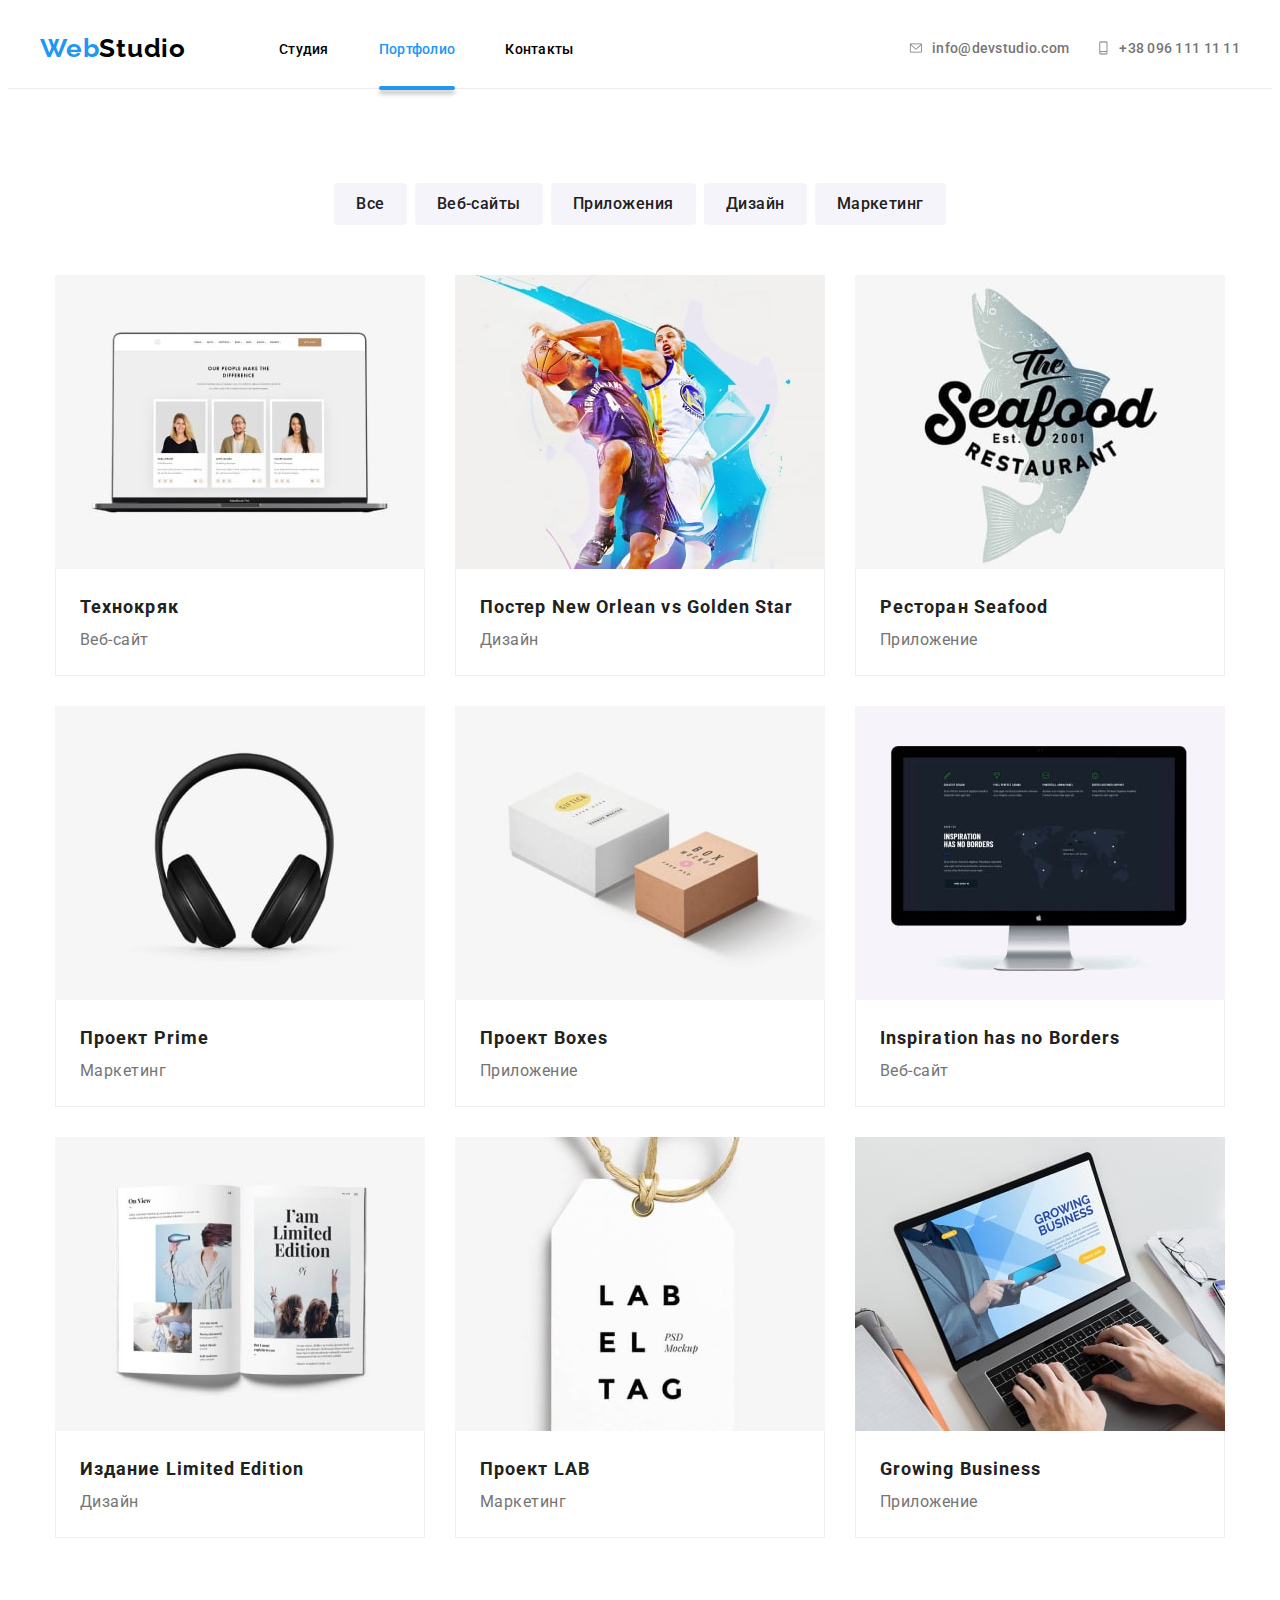
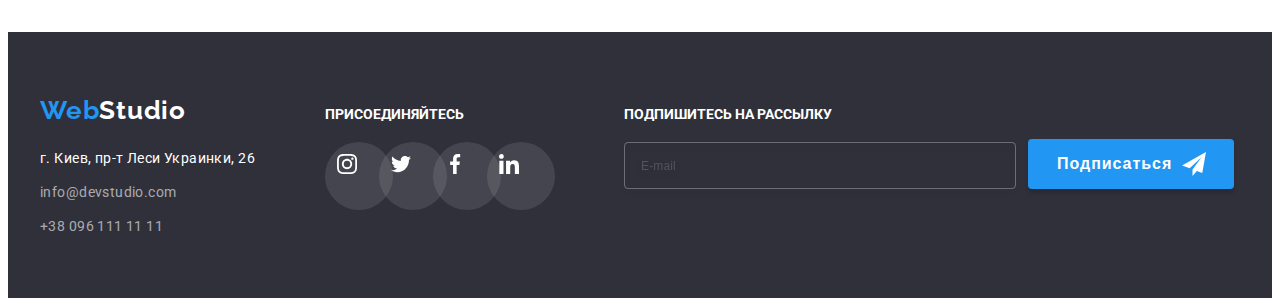
==== portfolio.html @ a5742bbf "first commit" ====
<!DOCTYPE html>
<html lang="en">
<head>
    <meta charset="UTF-8">
    <meta http-equiv="X-UA-Compatible" content="IE=edge">
    <meta name="viewport" content="width=device-width, initial-scale=1.0">
    <title>homework-6-2</title>
    <link rel="preconnect" href="https://fonts.googleapis.com">
<link rel="preconnect" href="https://fonts.gstatic.com" crossorigin>
<link href="https://fonts.googleapis.com/css2?family=Montserrat&family=Oleo+Script&family=Raleway:wght@700&family=Roboto:wght@400;500;700;900&display=swap" rel="stylesheet">
<link rel="stylesheet" href="https://cdnjs.cloudflare.com/ajax/libs/modern-normalize/1.1.0/modern-normalize.min.css" integrity="sha512-wpPYUAdjBVSE4KJnH1VR1HeZfpl1ub8YT/NKx4PuQ5NmX2tKuGu6U/JRp5y+Y8XG2tV+wKQpNHVUX03MfMFn9Q==" crossorigin="anonymous" referrerpolicy="no-referrer" />
<link rel="stylesheet" href="./css/styles.css">
<body>
     <header class="header">
        <div class="container">
<a class="logo-link" href="">Web<span class="part-logo">Studio</span></a>
    <nav class="nav-list" >
        <ul class="site-nav">
            <li class="list nav-item"><a class="nav-link link" href="index.html">Студия</a></li>
            <li class="list nav-item current"><a class="nav-link link" href="portfolio.html">Портфолио</a></li>
            <li class="list nav-item"><a class="nav-link link" href="">Контакты</a></li>
        </ul>
</nav>
 <ul class="header-connect">
     <li class="contacts-item">
<a class="contacts mail"  href="mailtohtpps/info@devstudio.com">
    <svg class="head-envelope" width="16" height="12">
        <use href="./images/symbol-defs.svg#icon-envelope">
        </use>
</svg>info@devstudio.com
</a>
</li>
<li class="contacts-item">
<a class="contacts phone" href="tel:+380961111111">
    <svg class="head-phone" width="10" height="16">
        <use href="./images/symbol-defs.svg#icon-smartphone">
        </use>
</svg>+38 096 111 11 11
</a>
</li>
</ul>
</div>
    </header>
    <main>
        
        <section class="portfolio-section">
            <div class="container">
            <ul class="btn-group">
                <li class="list"><button type="button" class="main-button pointer">Все</button></li>
                <li class="list"><button type="button" class="main-button pointer">Веб-сайты</button></li>
                <li class="list"><button type="button" class="main-button pointer">Приложения</button></li>
                <li class="list"><button type="button" class="main-button pointer">Дизайн</button></li>
                <li class="list"><button type="button" class="main-button pointer">Маркетинг</button></li>
            </ul>        
            <ul class="work-example">
                <li class="list work-items">
                    <a class="link link-thumb-wrap" href="">
                    <div class="product-thumb-wrap">
                    <img src="./images/img-notebook.jpg" alt="site dispaying on screen of notebook" width="370" height="294">
                    <p class="product-description">
                        Ресурс предлагает комплексные предложения с разным уровнем функционала и сервисов. Все это позволит посетителю получить 
                            исчерпывающие сведения о компании или частном лице.
                    </p>
                    </div>
                        <div class="cards-footer">
                    <h3 class="works-title">
                        Технокряк
                    </h3>
                        <p class="portfolio-font">Веб-сайт</p>
                    </div>
                </a>
                </li>
                <li class="list work-items">
                    <a class="link" href="">
                    <img src="./images/img-basketball.jpg" alt="basketball teams battle poster" width="370" height="294">
                    <div class="cards-footer">
                        <h3 class="works-title">
                        Постер New Orlean vs Golden Star
                    </h3>
                        <p class="portfolio-font">Дизайн</p>
                    </div>
                </a>
                </li> 
                <li class="list work-items">
                    <a class="link" href="">
                    <img src="./images/img-seafood.jpg" alt="seafood restaurant" width="370" height="294">
                        <div class="cards-footer">
                            <h3 class="works-title">
                            Ресторан Seafood
                        </h3>
                        <p class="portfolio-font">Приложение</p>
                    </div>
                </a>
                </li> 
                <li class="list work-items">
                    <a class="link" href="">
                    <img src="./images/img-headphones.jpg" alt="headphones" width="370" height="294">
                    <div class="cards-footer">
                        <h3 class="works-title">
                            Проект Prime
                        </h3>
                        <p class="portfolio-font">Маркетинг</p>
                    </div>
                </a>
                </li> 
                <li class="list work-items">
                    <a class="link" href="">
                    <img src="./images/img-box.jpg" alt="boxes" width="370" height="294">
                        <div class="cards-footer">
                            <h3 class="works-title">
                        Проект Boxes
                        </h3>
                        <p class="portfolio-font">Приложение</p>
                    </div>
                </a>
                </li> 
                <li class="list work-items">
                    <a class="link" href="">
                    <img src="./images/img-imac.jpg" alt="imac" width="370" height="294">
                        <div class="cards-footer">
                            <h3 class="works-title">
                        Inspiration has no Borders  
                        </h3>
                        <p class="portfolio-font">Веб-сайт</p>
                    </div>
                </a>
                </li> 
                <li class="list work-items">
                    <a class="link" href="">
                    <img class="card-image" src="./images/img-magazine.jpg" alt="open magazine" width="370" height="294">
                        <div class="cards-footer">
                            <h3 class="works-title">
                        Издание Limited Edition
                        </h3>
                        <p class="portfolio-font">Дизайн</p>
                    </div>
                </a>
                </li> 
                <li class="list work-items">
                    <a class="link" href="">
                    <img class="card-image" src="./images/img-label.jpg" alt="label" width="370" height="294">
                        <div class="cards-footer">
                            <h3 class="works-title">
                            Проект LAB
                        </h3>
                        <p class="portfolio-font">Маркетинг</p>
                    </div>
                    </a>
                </li> 
                <li class="list work-items">
                    <a class="link" href="">
                    <img class="card-image" src="./images/img-macbook.jpg" alt="people work on macbook" width="370" height="294">
                    <div class="cards-footer">
                        <h3 class="works-title">
                        Growing Business
                    </h3>
                        <p class="portfolio-font">Приложение</p>
                    </div>
                </a>
                </li>
            </ul>
        </div>
        </section>
    </main>
    <footer class="footer">
        <div class="container contact-wrap">
        <div>
        <a class="logo-link-footer " href="">Web<span class="footer-part-logo">Studio</span></a>
        <address class="adress">г. Киев, пр-т Леси Украинки, 26</address>
        <a class="link footer-link" href="mailtohtpps/info@devstudio.com">info@devstudio.com</a>
        <a class="link footer-link" href="tel:+380961111111">+38 096 111 11 11</a>
        </div>
        <div class="social-network-footer">
        <p class="join">присоединяйтесь</p>
        <ul class="social-network-list">
                    <li class="soc-item .list">
                        <a class="social-links" href="">
                        <svg class="worker-soc-icon" width="20" height="20">
                            <use href="./images/symbol-defs.svg#icon-instagram-2">
                            </use>
                        </svg>
                    </a>
                </li>
                    <li class="soc-item">
                        <a class="social-links" href="">
                        <svg class="worker-soc-icon" width="20" height="20">
                            <use href="./images/symbol-defs.svg#icon-twitter">
                            </use>
                        </svg>
                    </a>
                </li>
                    <li class="soc-item .list">
                        <a class="social-links" href="">
                        <svg class="worker-soc-icon" width="20" height="20">
                            <use href="./images/symbol-defs.svg#icon-facebook">
                            </use>
                        </svg>
                    </a>
                </li>
                    <li class="soc-item .list">
                        <a class="social-links" href="">
                        <svg class="worker-soc-icon" width="20" height="20">
                            <use href="./images/symbol-defs.svg#icon-linkedin">
                            </use>
                        </svg>
                    </a>
                </li>
                </ul>
            </div>
            <div class="footer-form-container">
                <form class="footer-form">
                  <div class="footer-mail-input">
                    <label for="footer-mail">Подпишитесь на рассылку</label>
                    <input 
                    class="sign-helper" 
                    type="text" 
                    name="footer-mail" 
                    id="footer-mail" 
                    placeholder="E-mail"
                    title="IvanSulyma@gmail.com">
                  </div>
                  <button type="submit" class="sign-button">Подписаться <svg class="footer-form-icon"
                    width="24px" height="24px">
                    <use href="./images/symbol-defs.svg#icon-send"></use>
                  </svg>
                </button>
                </form>
              </div>
            </div>
</footer>
</body>
</html>
---- css/styles.css ----
:root {
    --accent-color:#2196F3;
    --accent-logo-color:#000000;
    --hero-color:#2F303A;
    --main-white-color:#FFFFFF;
    --second-section-color:#F5F4FA;
    --main-font-color:#757575;
    --header-color:#212121;
    --modal-window-background:rgba(0, 0, 0, 0.1);
}
body {
font-family: 'Roboto', monotype;
color: var(--main-font-color);
}

p,h1,h2,h3,h4,h5,h6 {
    margin: 0;
}

ul,ol {
    margin: 0;
    padding-left: 0;
    list-style: none;
}

a {
    text-decoration: none;
}

img{
    display: block;
    max-width: 100%;
    height: auto;
}
.container {
    width: 1200px;
    margin: 0 auto;
    padding-left: 15px;
    padding-right: 15px;
    min-height: 80px; 
    /* outline: solid 2px red ; */
}

.header {
color: var(--main-white-color);
border-bottom: solid 1px #ECECEC;
}

.list {
    list-style: none;
}

/* LOGO */
.logo-link {
    font-family: 'Raleway', sans-serif;
    font-weight: 700;
    font-size: 26px;
    line-height: calc(31/26);
    letter-spacing: 0.03em;
    color: var(--accent-color);
    margin: 15 24 0 25 ; 
    transition-duration: 250ms;
    transition-timing-function: cubic-bezier(0.4, 0, 0.2, 1);
}

.logo-link:hover{
    color: var(--accent-color);
}

.part-logo {
    color: var(--accent-logo-color);
    margin-right: 93px;
}

.part-logo:hover{
    color: var(--accent-color);
}
.part-logo:focus{
    background-color: transparent;
}

/* NAV-BLOCK */

.nav-item {
    transition-duration: 250ms;
    transition-timing-function: cubic-bezier(0.4, 0, 0.2, 1);
}

.nav-item:hover{
    color:var(--accent-color);
}  

.nav-item:focus {
    color:var(--accent-color);
}    

.nav-link {
    font-weight: 500;
    font-size: 14px;
    line-height: calc(16/14);
    letter-spacing: 0.02em;
    color: var(--accent-logo-color);;
    padding-top: 10px;
    padding-bottom: 10px;
    transition-duration: 250ms;
    transition-timing-function: cubic-bezier(0.4, 0, 0.2, 1);
    
}

.nav-link:hover {
    color:var(--accent-color);
}   

.nav-link:focus {
    color:var(--accent-color);
}   

.nav-item:not(:last-child) {
    margin-right: 50px;
}

.nav-item.current{
    margin-right: 50px;
}
.current a{
    color: var(--accent-color);
}

.nav-item{
    padding-top:30px;
    padding-bottom: 30px;
}

.contacts {
    display: flex;
    font-weight: 500;
    font-size: 14px;
    line-height: calc(16/14);
    letter-spacing: 0.02em;
    color: #757575;
    padding-top: 15px;
    padding-bottom: 15px;
    align-items: center;
    transition-duration: 250ms;
    transition-timing-function: cubic-bezier(0.4, 0, 0.2, 1);
}

.contacts.mail {
    margin-right: 30px;
}

.head-phone {
    margin-right: 10px;
    align-items: center;
    fill:currentColor;
}

.head-envelope {
    margin-right: 10px;
    fill:currentColor;   
}

.contacts:hover, :focus{
    color: var(--accent-color);
}

.site-nav {
    display: flex;
}

.header .container{
    display: flex; 
    align-items: center;
}

.header-connect {
    display: flex;
    margin-left:auto;   
}

.part-logo:hover, .part-logo:focus {
    color: var(--accent-color);
}


.current{
    position: relative;
    color:var(--accent-color);
}

.current::after {
    content: '';
    position: absolute;
    width: 100%;
    height: 4px;
    background-color: var(--accent-color);
    border-radius: 2px;
    box-shadow: 0px 4px 4px rgba(0, 0, 0, 0.25);
    bottom: -2px;
    left: 0;
}

/* HERO */
.hero {
    width: 1600px;
    margin:0 auto;
    background-image:linear-gradient(rgba(47,48,58,0.4),rgba(47,48,58,0.4)), 
    url(../images/hero-img.jpg);
    background-color: var(--hero-color);
    background-repeat: no-repeat;
    background-size: cover;
}

.hero-container {
    display:block;
    padding-top: 200px;
    padding-bottom: 200px;
}

.hero-header {
    font-weight: 900;
    font-size: 44px;
    line-height: calc(60/44);
    text-align: center;
    letter-spacing: 0.06em;
    text-transform: uppercase;
    color: var(--main-white-color);
    max-width: 696px;
    margin: 0 auto 30px;
}

.hero-button {
    min-width: 200px;
    height: 50px;
    justify-content: center;
    font-family: 'Roboto', monotype;
    font-weight: 700;
    font-size: 16px;
    line-height: calc(30/16);
    align-items: center;
    letter-spacing: 0.06em;
    color: var(--main-white-color);
    background-color: var(--accent-color);
    border-radius: 4px;
    margin: 0 500px;
    border: none;
}

.hero-button:focus {
    color: var(--main-white-color);
    box-shadow: 0px 4px 4px rgba(0, 0, 0, 0.15);
}

.hero-button:hover {
    box-shadow:inset 0 0 10px 5px rgba(0, 0, 0, 0.3)
}

.pointer {
    cursor: pointer;
}

/* SPECIFICS */
.head-spec-list {
    font-weight: 700;
    font-size: 14px;
    line-height: calc(16/14);
    letter-spacing: 0.03em;
    text-transform: uppercase;
    color: var(--header-color);
    margin-bottom: 10px;
}

.main-font {
    font-size: 14px;
    line-height:calc(24/14);
    letter-spacing: 0.03em;
}

.list.list-antenna::before {
    display: block;
    content: "";
    height: 120px;
    background-color: var(--second-section-color);
    background-image:url(../svg/SVG/antenna-1.svg);
    background-repeat: no-repeat;
    background-size: 70px 70px;
    background-position: center;
    border-radius: 4px;
    margin-bottom: 30px;
}

.list.list-clock::before{
    display: block;
    content: "";
    height: 120px;
    background-color: var(--second-section-color);
    background-image:url(../svg/SVG/clock-1.svg);
    background-repeat: no-repeat;
    background-size: 70px 70px;
    background-position: center;
    border-radius: 4px;
    margin-bottom: 30px;
}

.list.list-diagram::before{
    display: block;
    content: "";
    height: 120px;
    background-color: var(--second-section-color);
    background-image:url(../svg/SVG/diagram-1.svg);
    background-repeat: no-repeat;
    background-size: 70px 70px;
    background-position: center;
    border-radius: 4px;
    margin-bottom: 30px;
}

.list.list-astronaut::before{
    display: block;
    content: "";
    height: 120px;
    background-color: var(--second-section-color);
    background-image:url(../svg/SVG/astronaut-1.svg);
    background-repeat: no-repeat;
    background-size: 70px 70px;
    background-position: center;
    border-radius: 4px;
    margin-bottom: 30px;
}

.spec-list .list {
    min-width: 270px;   
}


.specific {
    padding-top:94px;
    padding-bottom: 94px;
}

.container .spec-list  {
    display:flex;
}

.spec-list .list:not(:last-child) {
    margin-right: 30px;
}

/* WHAT ARE WE DOING */
.section-header {
    font-weight: 700;
    font-size: 36px;
    line-height: calc(42/36);
    text-align: center;
    letter-spacing: 0.03em;
    color: var(--header-color);
    margin-bottom: 50px;
}

.work{
    padding-bottom: 94px;
}

.our-work-card {
    position: relative;
}

.work-bottom-text{
    display: inline-block;
    font-family: 'Roboto';
    font-weight: 700;
    color: var(--main-white-color);
    font-size: 14px;
    line-height: calc(16/14);
    letter-spacing: 0.03em;
    text-align: center;
    vertical-align: top;
    text-transform: uppercase;
    padding: 27px 0;
}

.work-bottom-text {
    content: '';
    position: absolute;
    bottom: 0;
    width: 100%;
    background-color: rgba(47, 48, 58, 0.8);
}

.work-list {
    display: flex;
}

.work-list .list:not(:last-child) {
    margin-right: 30px;
}

.work.container{
    padding-top: 94px;
    padding-bottom: 94px;
}

/* TEAM */

.team {
    background-color: var(--second-section-color);
    padding-top: 94px;
    padding-bottom: 94px;
}

.team-list {
    display: flex;
}
.team-item:not(:last-child) {
    margin-right: 30px;
}

.team-item {
    width: 270px;
    min-height: 368px;
    box-shadow: 0px 1px 3px rgba(0, 0, 0, 0.12), 0px 1px 1px rgba(0, 0, 0, 0.14), 0px 2px 1px rgba(0, 0, 0, 0.2);
    border-radius: 0px 0px 4px 4px;
}

.card-image {
    max-width: 100%;
    height: auto;
}

.card-header {
    margin: 0;
    padding:30px 0;
    background-color: var(--main-white-color);
    border-radius: 0px 0px 4px 4px;
}

.card-image{
    display: block;
}

.section-header{
    margin-bottom: 50px;
}

.works-title-first{
    font-weight: 500;
    font-size: 16px;
    line-height: calc(19/16);
    text-align: center;
    letter-spacing: 0.03em;
    margin-bottom: 10px;
    color: var(--header-color);
}

.team-workers{
    text-align: center;
}

.social-network-list {
    display: flex;
    justify-content: center;
}

.soc-item{
    width: 44px;
    height: 44px;
    margin-right: 10px;
    border-radius: 50%;
}

.soc-item:last-child{
    margin-right: 0;
}

.social-links{
    width: 100%;
    height: 100%;
    border-radius: 50%;
    display: flex;
    justify-content: center;
    align-items: center;
    transition-duration: 250ms;
    transition-timing-function: cubic-bezier(0.4, 0, 0.2, 1);
}

.worker-soc-icon {
    fill:#FFFFFF;
}

.social-links:hover, .social-links:focus
{
    background-color: var(--accent-color);
}


/* OUR-CLIENTS */

.clients-icon{
    width: 170px;
    height: 92px; 
    margin-left: auto;
    margin-right: auto;
    height: 41px;
    width: 47px;
}
.client-link svg{
    fill: #AFB1B8;
    width: 100%;
    height: 100%;
}

.client-link{
    display: flex;
    width: 170px;
    height: 92px;
    display: flex;
    justify-content: center;
    align-items: center;
    border: 1px solid #AFB1B8;
    border-radius: 4px;    
    transition-duration: 250ms;
    transition-timing-function: cubic-bezier(0.4, 0, 0.2, 1);
}
.clients-icon{
    padding: 16px 32px;
}

.worker-soc-icon-team{
    fill: #AFB1B8;
}

.social-links:hover .worker-soc-icon-team
{
    fill:#FFFFFF;
}

.social-links:focus .worker-soc-icon-team {
    fill:#FFFFFF;
}

.our-company{
    display: flex;
}

.clients {
    padding-top: 94px;
    padding-bottom: 94px;
}

.client-item:not(:last-child) {
    margin-right: 30px;
}

.client-link:hover,
.client-link:focus{
    border-color: var(--accent-color);
}

.client-link:hover .clients-icon
{
    fill:var(--accent-color);
}

.client-link:focus .clients-icon {
    fill:var(--accent-color);
}
.client-link:focus .clients-icon {
    background-color: #FFFFFF;
}

/* __FOOTER */
.footer {
    padding-top: 60px;
    padding-bottom: 60px;
    background-color: var(--hero-color);
}

.logo-link-footer {
font-family: 'Raleway', sans-serif;
    font-weight: 700;
    font-size: 26px;
    line-height: calc(31/26);
    letter-spacing: 0.03em;
    color: var(--accent-color);
    transition-duration: 250ms;
    transition-timing-function: cubic-bezier(0.4, 0, 0.2, 1);     
}

.logo-link-footer:hover,:focus {
    color: var(--accent-color);
}

.footer-part-logo {
    font-family: 'Raleway', sans-serif;
    font-weight: 700;
    font-size: 26px;
    line-height: calc(31/26);
    letter-spacing: 0.03em;
    color: var(--main-white-color);
}

.footer-part-logo:hover {
    color:var(--accent-color) ;
}

.footer-link {
    font-family: 'Roboto', monotype;
    font-size: 14px;
    line-height: calc(24/14);
    letter-spacing: 0.03em;
    color: rgba(255, 255, 255, 0.6);
    transition-duration: 250ms;
    transition-timing-function: cubic-bezier(0.4, 0, 0.2, 1);
}

.logo-link-footer{
    margin-bottom: 20px;
    padding-left: 215;
    padding-right: auto;
}

address {
    font-style:normal;
    font-size: 14px;
    line-height: calc(24/14);
    letter-spacing: 0.03em;
    color: var(--main-white-color)
}

.footer-link:hover,:focus {
    color: var(--accent-color);
}

.adress:hover,:focus {
    color: var(--accent-color);
}

.footer a{
    display: block;
}

.footer-link:not(:last-child){
    margin-bottom: 10px;
}

.adress {
    margin-bottom: 10px;
}

.social-network-footer{
    display: flex;
    flex-direction: column;
    margin-left: 70px;
    
}

.join{
    margin-top: 10;
    margin-bottom: 0;
    font-weight: 700;
    font-size: 14px;
    line-height: calc(16/14);
    text-transform: uppercase;
    color: var(--main-white-color);

}

.contact-wrap.container {
    display: flex;
    align-items: baseline;
}

.social-network-list{
    display: flex;
    margin-top: 20px;
}

.social-network-list .social-links {
padding: 12px;
width: 44px;
height: 44px;
display: block;
border-radius: 50%;
background-color: rgba(255, 255, 255, 0.1);
}

.social-links:hover,
.social-links:focus{
    background-color: var(--accent-color);
}

.worker-soc-icon {
    fill: var(--main-white-color);
}

.social-links:hover .worker-soc-icon
{
    fill:#FFFFFF;
}

.social-links:focus .worker-soc-icon {
    fill:#FFFFFF;
}

.footer-link:hover{
    color:var(--accent-color)
}

/* PORTFOLIO.HTML */

/* BUTTON-BLOCK */
.main-button {
    font-family: 'Roboto', monotype;
    font-style: normal;
    font-weight: 500;
    font-size: 16px;
    line-height: calc(26/16);
    text-align: center;
    letter-spacing: 0.03em;
    color: var(--header-color);
    background-color: var(--second-section-color);
    border: 0px;
    border-radius: 4px;
    transition-duration: 250ms;
    transition-timing-function: cubic-bezier(0.4, 0, 0.2, 1);
}

    .main-button:hover, .main-button:focus {
    background: var(--accent-color);
    color: var(--main-white-color);
    box-shadow: 0px 3px 1px rgba(0, 0, 0, 0.1), 0px 1px 2px rgba(0, 0, 0, 0.08), 0px 2px 2px rgba(0, 0, 0, 0.12);
    border-radius: 4px;
}

    .btn-group {
    display: flex;
    justify-content:center;
    margin-bottom: 50px;
}

    .btn-group button{
    padding: 8px 22px;
    border:none;
}

.btn-group .list+.list{
    margin-left: 8px;
}

/* WORKGROUP */
.works-title {
    font-weight: 700;
    font-size: 18px;
    line-height:calc(36/18) ;
    letter-spacing: 0.06em;
    color: var(--header-color);
    transition-duration: 250ms;
    transition-timing-function: cubic-bezier(0.4, 0, 0.2, 1);
}

.portfolio-font {
    font-size: 16px;
    line-height: calc(30/16);
    letter-spacing: 0.03em;
    color:var(--main-font-color);
    font-size: 16px;
    line-height: calc(30/16);
    letter-spacing: 0.03em;
    }

.portfolio-section {
    background-color: var(--main-white-color);
    padding-top: 94px;
    padding-bottom: 94px;
}

.work-example{
    display: flex;
    flex-wrap: wrap;
    justify-content: center;
}

.work-items:nth-child(-n + 6){
    margin-bottom: 30px;
}

.work-items{
    min-width: calc((100% - 90px)/3);
    border-bottom:solid 1px #eee;
}

.work-items {
    margin-right: 30px;
}

.work-items:nth-child(3n){
    margin-right: 0;
}

.product {
    display: block;
    width: 370px;
}

.product-thumb-wrap{
    position: relative;
    overflow: hidden;
}

.product-description{
    position: absolute;
    font-weight: 400;
    top: 0;
    width: 100%;
    min-height: 100%;
    background-color:rgba(33, 150, 243, 0.9);
    font-size: 18px;
    line-height:28px;
    color: var(--main-white-color);
    letter-spacing: 0.03em;
    padding: 63px 24px;
    transform:translateY(100%);
    transition-duration: 250ms;
    transition-timing-function: cubic-bezier(0.4, 0, 0.2, 1);
}

.link-thumb-wrap {
    display: block;
}
.work-items:hover .product-description {
    transform: translateY(0%);
}

.work-items:focus .product-description {
    transform: translateY(0%);
}

.cards-footer {
    padding:20px 24px 20px 24px;
    border-left:solid 1px #eee;
    border-right:solid 1px #eee;
}


.work-items.link :focus {
    box-shadow: 0px 1px 1px rgba(0, 0, 0, 0.12), 
    0px 4px 4px rgba(0, 0, 0, 0.06), 1px 4px 6px rgba(0, 0, 0, 0.16);  
}

.work-items:hover {
    box-shadow: 0px 1px 1px rgba(0, 0, 0, 0.12), 
    0px 4px 4px rgba(0, 0, 0, 0.06), 1px 4px 6px rgba(0, 0, 0, 0.16);
    cursor: pointer;
}

.backdrop {
    width: 100%;
    height: 100vh;
    background-color:var(--modal-window-background);
    position: fixed;
    border: solid 1px var(--modal-window-background);
    top:0;
    transition-duration: 500ms;
    transition-timing-function: cubic-bezier(0.4, 0, 0.2, 1);
    transition-delay: 50ms;
    
}

.backdrop.is-hidden .modal {
    /* transition visibility: 10ms;  */
    transform:translate(0) scale(0.1); 
    transform: rotate(180deg);
}

.modal {
    width: 528px;
    min-height: 581px;
    background-color: var(--main-white-color);
    border-radius: 5px;
    box-shadow: 0px 1px 3px rgba(0, 0, 0, 0.12), 0px 1px 1px rgba(0, 0, 0, 0.14), 0px 2px 1px rgba(0, 0, 0, 0.2);
    position: absolute;
    top: 50%;
    left: 50%;
    transform: translate(-50%, -50%) scale(1) rotate(0);
    transition: transform 300ms;
    padding:40px;

}

.modal-close-button {
    position: absolute;
    top: 8px;
    right: 8px;
    width: 30px;
    height: 30px;
    border-radius: 50%;
    padding: 0;
    background-color: var(--main-white-color);
    border-color: var(--modal-window-background);
    outline: transparent;
    transition-duration: 250ms;
    transition-timing-function: cubic-bezier(0.4, 0, 0.2, 1);
}

.modal-close-button:hover,
.modal-close-button:focus
{
    fill: var(--accent-color);
    cursor: pointer;
}


.is-hidden {
    visibility: hidden;
    opacity: 0;
    pointer-events: none;

}

.modal-title {
    font-weight: 700;
    font-size: 20px;
    line-height: calc(23/20);
    text-align: center;
    letter-spacing: 0.03em;
    color: var(--header-color);
    margin-bottom: 12px;
}

.modal-input {
    width: 100%;
    margin-bottom: 10px;
    height: 40px;
    border: 1px solid rgba(33, 33, 33, 0.2);
    border-radius: 4px;
    background-color:var(--main-white-color);
    padding-left: 42px;
    padding-top: 12px;
    padding-bottom: 12px;
    color: var(--header-color);
    outline: transparent;
    transition-duration: 250ms;
    transition-timing-function: cubic-bezier(0.4, 0, 0.2, 1);
    margin-top: 4px;
}

.modal-field {
    position: relative;

}

.modal-icon{
    position: absolute;
    top: 50%;
    left: 15px;
    transform: translateY(-30%);
    transition-duration: 250ms;
    transition-timing-function: cubic-bezier(0.4, 0, 0.2, 1);
}

.check-text {
    color: #2F303A;
    font-size: 14px;
    display: flex;
}

.check-text::before {
    content: '';
    width: 16px;
    height: 12px;
    border: 2px solid #000000;
    border-radius: 3px;
    margin-right: 5px;
}


.modal-input:hover,
.modal-input:focus
{
border-color: var(--accent-color);
cursor: pointer;
}


.modal-input::placeholder {
    font-size: 12px;
    line-height: calc(14/12);
    letter-spacing: 0.01em;
    color:var(--main-font-color);
    outline: transparent;
}

.modal-button{
    width: 200px;
    height: 50px;
    left: 700px;
    top: 712px;
    background: var(--accent-color);
    box-shadow: 0px 4px 4px rgba(0, 0, 0, 0.15);
    border-radius: 4px;
    border: none;
    font-weight: 700;
    font-size: 16px;
    line-height: calc(30/16);
    display: flex;
    justify-content: center;
    align-items: center;
    text-align: center;
    letter-spacing: 0.06em;
    color: var(--main-white-color);
    outline: transparent;
    margin: 0 auto;
    transition-duration: 250ms;
    transition-timing-function: cubic-bezier(0.4, 0, 0.2, 1);
}

.modal-button:hover,
.modal-button:focus
{
    box-shadow:inset 0 0 10px 5px rgba(0, 0, 0, 0.3);
}

.modal-label{
    font-family: 'Roboto';
    font-style: normal;
    font-weight: 400;
    font-size: 12px;
    line-height: calc(14/12);
    letter-spacing: 0.01em;
    color:var(--main-font-color);
    padding-bottom: 4px;
    transition-duration: 250ms;
    transition-timing-function: cubic-bezier(0.4, 0, 0.2, 1);
}


.modal-text{
    width: 100%;
    height: 120px;
    border: 1px solid rgba(33, 33, 33, 0.2);
    border-radius: 4px;
    resize: none;
    font-size: 12px;
    line-height: calc(14/12);
    letter-spacing: 0.01em;
    color: var(--header-color);
    padding: 12px 16px;
    outline: transparent;
    margin-top: 4px;
    margin-bottom: 20px;
    transition-duration: 250ms;
    transition-timing-function: cubic-bezier(0.4, 0, 0.2, 1);
}

.modal-text:hover,
.modal-text:focus
{
    border-color: var(--accent-color);
    cursor: pointer;
}

.modal-input:hover + .modal-icon {
    fill:var(--accent-color);
}

.modal-input:focus + .modal-icon {
    fill:var(--accent-color);
}
    
:last-child::placeholder {
    font-size: 12px;
    line-height: calc(14/12);
    letter-spacing: 0.01em;
    color: rgba(117, 117, 117, 0.5);
}

.modal-check {
    font-size: 14px;
    line-height:calc(24/14);
    letter-spacing: 0.03em;
    outline: transparent;
    /* margin-bottom: 30px; */
    transition-duration: 250ms;
    transition-timing-function: cubic-bezier(0.4, 0, 0.2, 1);
}

.modal-field {
    border-color:transparent;
    width: 100%;
    padding: 0;
}

.checkbox-label {
    display: flex;
    font-size: 14px;
    line-height: 24px;
    letter-spacing: 0.03em;
    color: var(--main-font-color);
    align-items: center
}

label.checkbox-label::before {
    margin-left: 15px;
}

.privacy-link {
    font-size: 14px;
    line-height: calc(24/14);
    letter-spacing: 0.03em;
    text-decoration-line: underline;
    color: var(--accent-color);
    margin: 0;
}

.checkbox-label::before{
    content: '';
    width: 16px;
    height: 15px;
    border: 2px solid var(--accent-logo-color);
    border-radius: 3px;
    margin-right: 8px;
}

.modal-check:checked +  .checkbox-label::before {
    background-color:var(--accent-color);
    background-image: url(../svg/SVG/apply.svg);
    border: none;
    background-repeat: no-repeat;
    background-position: center;
}

.modal-check:focus + .checkbox-label::before {
    border-color: var(--accent-color);
}

.modal-check {
    appearance: none;
}

.modal-field-check {
    padding-top: 0;
    margin-top: 0;
    margin-bottom: 30px;
    padding: 0;
}

.visually-hidden {
    position: absolute;
    white-space: nowrap;
    width: 1px;
    height: 1px;
    overflow: hidden;
    border: 0;
    padding: 0;
    clip: rect(0 0 0 0);
    clip-path: inset(50%);
    margin: -1px;
}

.privacy-link {
    padding-left: 3px;
}


/* ----------------------------------FOOTER FORM--------------------- */

.footer-form {
    display: flex;
    align-items: flex-end;
}
.footer-mail-input {
    display: flex;
    flex-direction: column;
}

.footer-mail-input .helper::placeholder {
    color: rgba(255, 255, 255, 0.6);
}

.footer-mail-input label {
    font-weight: 700;
    font-size: 14px;
    line-height: 1.142;
    text-transform: uppercase;
    color: var(--main-white-color);
}

.sign-helper {
    margin-top: 20px;
    padding-top: 15px;
    padding-right: 16px;
    padding-bottom: 15px;
    padding-left: 16px;
    width: 358px;
    border: 1px solid rgba(255, 255, 255, 0.3);
    filter: drop-shadow(0px 4px 4px rgba(0, 0, 0, 0.15));
    border-radius: 4px;
    background-color: transparent;
    color: var(--main-white-color);
    cursor: pointer;
}

.footer-form-container {
    padding-top: 14px;
    margin-left: 93px;
}

.sign-button {
    margin-left: 12px;
    padding-top: 10px;
    padding-right: 28px;
    padding-bottom: 10px;
    padding-left: 29px;
    display: flex;
    align-items: center;
    font-weight: 700;
    font-size: 16px;
    line-height: 1.875;
    letter-spacing: 0.06em;
    color: var(--main-white-color);
    background-color: var(--accent-color);
    border: 0;
    box-shadow: 0px 4px 4px rgba(0, 0, 0, 0.15);
    border-radius: 4px;
    cursor: pointer;
}

.footer-form-icon {
    margin-left: 10px;
}
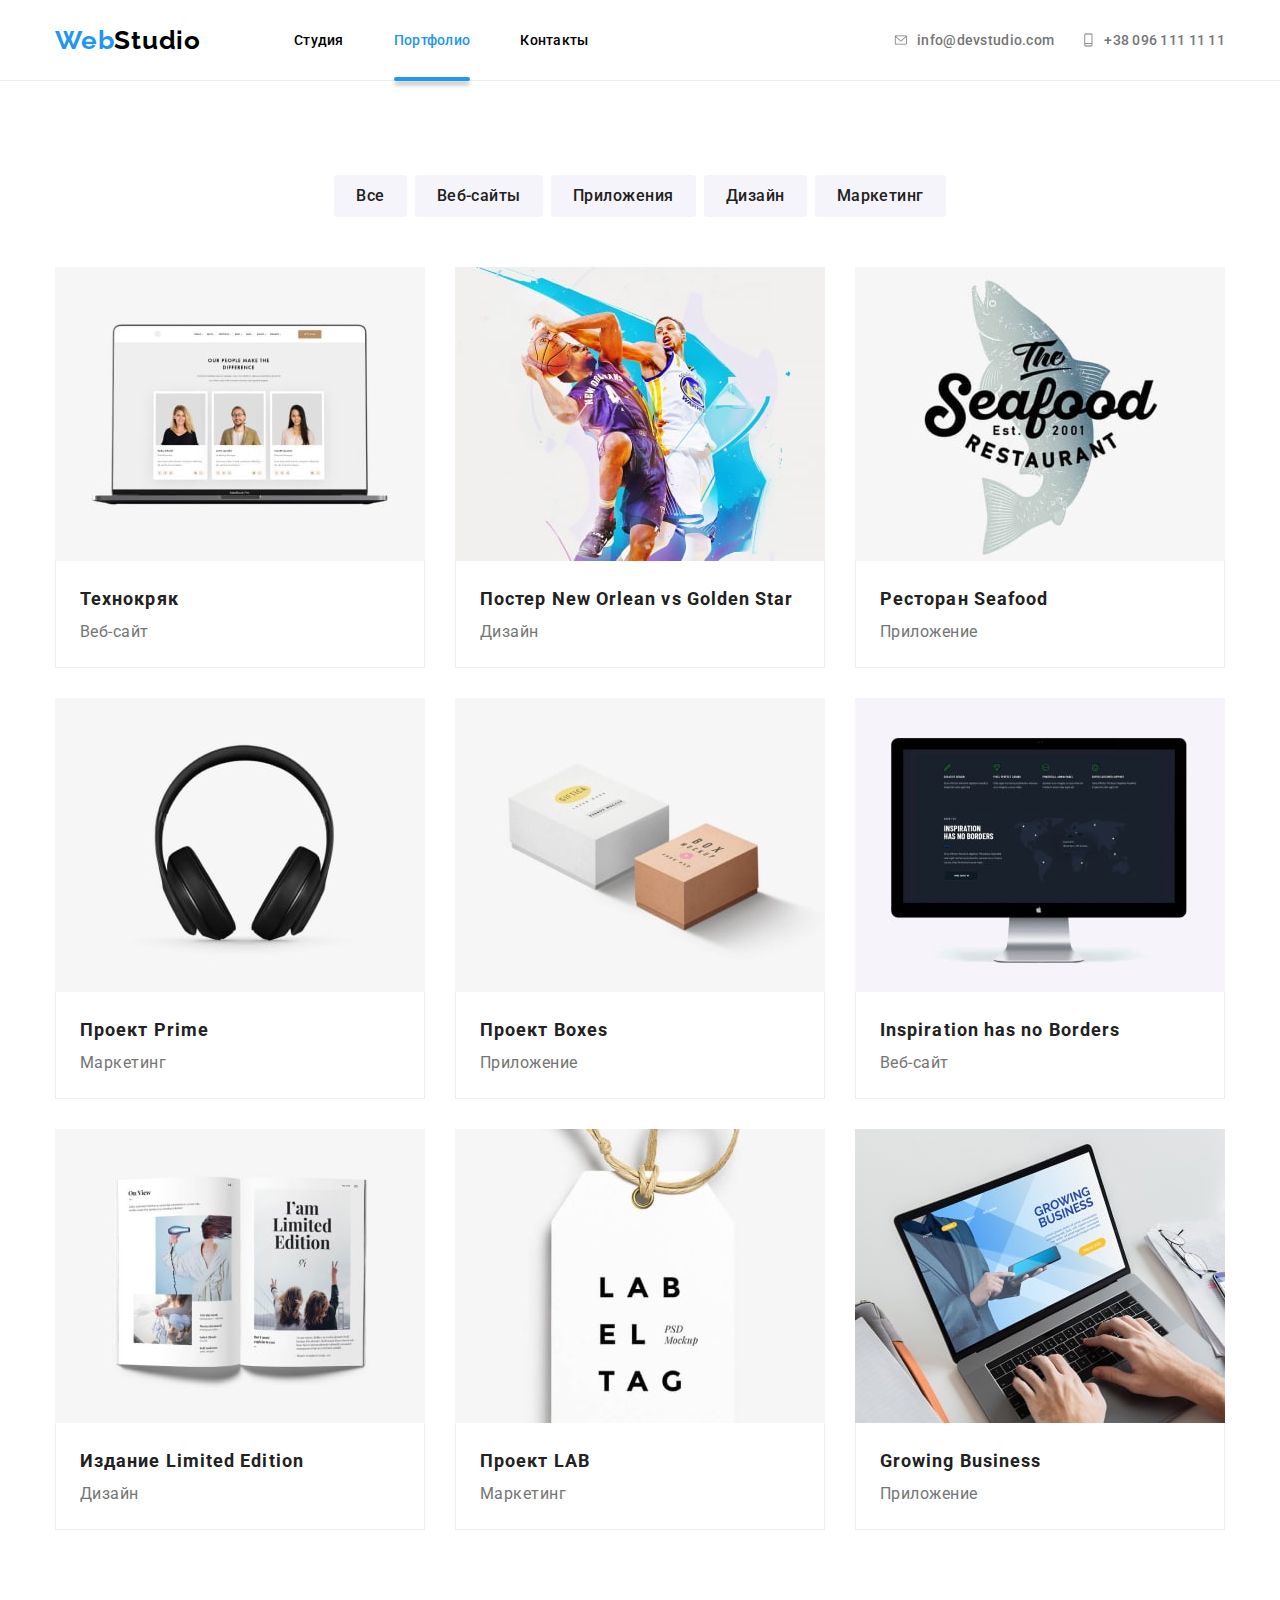
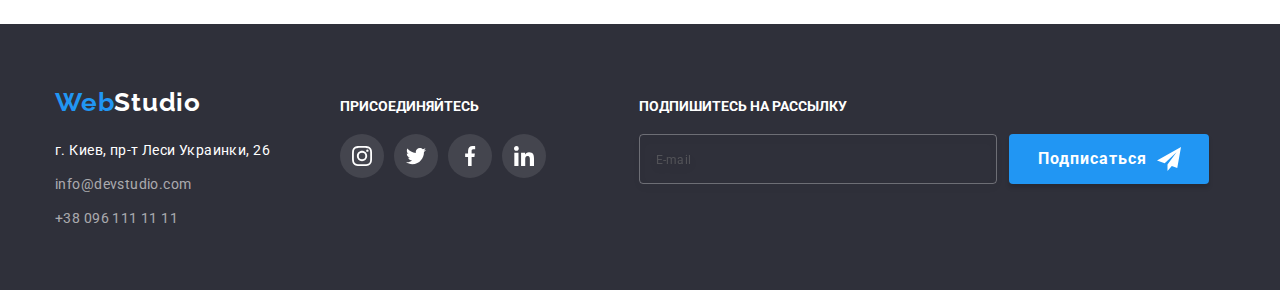
==== commit a8ba8444: "refactoring 1" ====
--- a/portfolio.html
+++ b/portfolio.html
@@ -9,36 +9,31 @@
 <link rel="preconnect" href="https://fonts.gstatic.com" crossorigin>
 <link href="https://fonts.googleapis.com/css2?family=Montserrat&family=Oleo+Script&family=Raleway:wght@700&family=Roboto:wght@400;500;700;900&display=swap" rel="stylesheet">
 <link rel="stylesheet" href="https://cdnjs.cloudflare.com/ajax/libs/modern-normalize/1.1.0/modern-normalize.min.css" integrity="sha512-wpPYUAdjBVSE4KJnH1VR1HeZfpl1ub8YT/NKx4PuQ5NmX2tKuGu6U/JRp5y+Y8XG2tV+wKQpNHVUX03MfMFn9Q==" crossorigin="anonymous" referrerpolicy="no-referrer" />
-<link rel="stylesheet" href="./css/styles.css">
+<link rel="stylesheet" href="./css/main.min.css">
 <body>
      <header class="header">
         <div class="container">
-<a class="logo-link" href="">Web<span class="part-logo">Studio</span></a>
-    <nav class="nav-list" >
-        <ul class="site-nav">
-            <li class="list nav-item"><a class="nav-link link" href="index.html">Студия</a></li>
-            <li class="list nav-item current"><a class="nav-link link" href="portfolio.html">Портфолио</a></li>
-            <li class="list nav-item"><a class="nav-link link" href="">Контакты</a></li>
+<a class="logo" href="">Web<span class="part-logo">Studio</span></a>
+    <nav class="nav" >
+        <ul class="nav-list">
+            <li class="list nav__item"><a class="nav__link link" href="index.html">Студия</a></li>
+            <li class="list nav__item-current"><a class="nav__link link" href="portfolio.html">Портфолио</a></li>
+            <li class="list nav__item"><a class="nav__link link" href="">Контакты</a></li>
         </ul>
 </nav>
- <ul class="header-connect">
-     <li class="contacts-item">
-<a class="contacts mail"  href="mailtohtpps/info@devstudio.com">
-    <svg class="head-envelope" width="16" height="12">
-        <use href="./images/symbol-defs.svg#icon-envelope">
-        </use>
-</svg>info@devstudio.com
-</a>
-</li>
-<li class="contacts-item">
-<a class="contacts phone" href="tel:+380961111111">
-    <svg class="head-phone" width="10" height="16">
-        <use href="./images/symbol-defs.svg#icon-smartphone">
-        </use>
-</svg>+38 096 111 11 11
-</a>
-</li>
-</ul>
+<div class="connect">
+    <a class="connect__mail"  href="mailtohtpps/info@devstudio.com">
+        <svg class="head-envelope" width="16" height="12">
+            <use href="./images/symbol-defs.svg#icon-envelope">
+            </use>
+    </svg>info@devstudio.com
+    </a>
+    <a class="connect__phone" href="tel:+380961111111">
+        <svg class="head-phone" width="10" height="16">
+            <use href="./images/symbol-defs.svg#icon-smartphone">
+            </use>
+    </svg>+38 096 111 11 11
+    </a>
 </div>
     </header>
     <main>
--- a/css/main.min.css
+++ b/css/main.min.css
@@ -0,0 +1 @@
+:root{--accent-color:#2196F3;--accent-logo-color:#000000;--hero-color:#2F303A;--main-white-color:#FFFFFF;--second-section-color:#F5F4FA;--main-font-color:#757575;--header-color:#212121;--modal-window-background:rgba(0, 0, 0, 0.1)}/*! modern-normalize v1.1.0 | MIT License | https://github.com/sindresorhus/modern-normalize */*,::before,::after{box-sizing:border-box}html{line-height:1.15;-webkit-text-size-adjust:100%;-moz-tab-size:4;tab-size:4}body{margin:0;font-family:system-ui,-apple-system,"Segoe UI",Roboto,Helvetica,Arial,sans-serif,"Apple Color Emoji","Segoe UI Emoji"}hr{height:0;color:inherit}abbr[title]{text-decoration:underline dotted}b,strong{font-weight:bolder}code,kbd,samp,pre{font-family:ui-monospace,SFMono-Regular,Consolas,"Liberation Mono",Menlo,monospace;font-size:1em}small{font-size:80%}sub,sup{font-size:75%;line-height:0;position:relative;vertical-align:baseline}sub{bottom:-0.25em}sup{top:-0.5em}table{text-indent:0;border-color:inherit}button,input,optgroup,select,textarea{font-family:inherit;font-size:100%;line-height:1.15;margin:0}button,select{text-transform:none}button,[type=button],[type=reset],[type=submit]{-webkit-appearance:button}::-moz-focus-inner{border-style:none;padding:0}:-moz-focusring{outline:1px dotted ButtonText}:-moz-ui-invalid{box-shadow:none}legend{padding:0}progress{vertical-align:baseline}::-webkit-inner-spin-button,::-webkit-outer-spin-button{height:auto}[type=search]{-webkit-appearance:textfield;outline-offset:-2px}::-webkit-search-decoration{-webkit-appearance:none}::-webkit-file-upload-button{-webkit-appearance:button;font:inherit}summary{display:list-item}body{font-family:"Roboto",monotype;color:var(--main-font-color)}p,h1,h2,h3,h4,h5,h6{margin:0}ul,ol{margin:0;padding-left:0;list-style:none}a{text-decoration:none}img{display:block;max-width:100%;height:auto}.container{width:1200px;margin:0 auto;padding-left:15px;padding-right:15px;min-height:80px}.list{list-style:none}.logo{font-family:"Raleway",sans-serif;font-weight:700;font-size:26px;line-height:1.1923076923;letter-spacing:.03em;color:var(--accent-color);margin:15 24 0 25;transition-duration:250ms;transition-timing-function:cubic-bezier(0.4, 0, 0.2, 1)}.logo:hover{color:var(--accent-color)}.part-logo{color:var(--accent-logo-color);margin-right:93px}.part-logo:hover,.part-logo:focus{color:var(--accent-color)}.header{color:var(--main-white-color);border-bottom:1px solid #ececec}.header .container{display:flex;align-items:center}.nav-list{display:flex}.nav__item{padding-top:30px;padding-bottom:30px}.nav__item:not(:last-child){margin-right:50px}.nav__item-current{margin-right:50px}.nav__link{font-weight:500;font-size:14px;line-height:1.1428571429;letter-spacing:.02em;color:var(--accent-logo-color);padding-top:10px;padding-bottom:10px;transition-duration:250ms;transition-timing-function:cubic-bezier(0.4, 0, 0.2, 1)}.nav__link:hover,.nav__link :focus{color:var(--accent-color)}.nav__item-current{display:flex;position:relative;align-items:center}.nav__item-current a{color:var(--accent-color)}.nav__item-current::after{content:"";position:absolute;width:100%;height:4px;background-color:var(--accent-color);border-radius:2px;box-shadow:0px 4px 4px rgba(0,0,0,.25);bottom:-2px;left:0}.connect{display:flex;margin-left:auto}.connect a{display:flex;font-weight:500;font-size:14px;line-height:1.1428571429;letter-spacing:.02em;color:#757575;padding-top:15px;padding-bottom:15px;align-items:center;transition-duration:250ms;transition-timing-function:cubic-bezier(0.4, 0, 0.2, 1)}.connect a:hover,.connect a:focus{color:var(--accent-color)}.connect__mail{margin-right:30px}.head-phone{margin-right:10px;align-items:center;fill:currentColor}.head-envelope{margin-right:10px;fill:currentColor}.hero{width:1600px;margin:0 auto;background-image:linear-gradient(rgba(47, 48, 58, 0.4), rgba(47, 48, 58, 0.4)),url(../images/hero-img.jpg);background-color:var(--hero-color);background-repeat:no-repeat;background-size:cover}.hero-container{display:block;padding-top:200px;padding-bottom:200px}.hero__header{font-weight:900;font-size:44px;line-height:1.3636363636;text-align:center;letter-spacing:.06em;text-transform:uppercase;color:var(--main-white-color);max-width:696px;margin:0 auto 30px}.hero__button{min-width:200px;height:50px;justify-content:center;font-family:"Roboto",monotype;font-weight:700;font-size:16px;line-height:1.875;align-items:center;letter-spacing:.06em;color:var(--main-white-color);background-color:var(--accent-color);border-radius:4px;margin:0 500px;border:none}.hero__button:hover,.hero__button:focus{color:var(--main-white-color);box-shadow:0px 4px 4px rgba(0,0,0,.15)}.pointer{cursor:pointer}.head-spec-list{font-weight:700;font-size:14px;line-height:1.1428571429;letter-spacing:.03em;text-transform:uppercase;color:var(--header-color);margin-bottom:10px}.main-font{font-size:14px;line-height:1.7142857143;letter-spacing:.03em}.list.list-antenna::before{display:block;content:"";height:120px;background-color:var(--second-section-color);background-image:url(../svg/SVG/antenna-1.svg);background-repeat:no-repeat;background-size:70px 70px;background-position:center;border-radius:4px;margin-bottom:30px}.list.list-clock::before{display:block;content:"";height:120px;background-color:var(--second-section-color);background-image:url(../svg/SVG/clock-1.svg);background-repeat:no-repeat;background-size:70px 70px;background-position:center;border-radius:4px;margin-bottom:30px}.list.list-diagram::before{display:block;content:"";height:120px;background-color:var(--second-section-color);background-image:url(../svg/SVG/diagram-1.svg);background-repeat:no-repeat;background-size:70px 70px;background-position:center;border-radius:4px;margin-bottom:30px}.list.list-astronaut::before{display:block;content:"";height:120px;background-color:var(--second-section-color);background-image:url(../svg/SVG/astronaut-1.svg);background-repeat:no-repeat;background-size:70px 70px;background-position:center;border-radius:4px;margin-bottom:30px}.spec-list .list{min-width:270px}.specific{padding-top:94px;padding-bottom:94px}.container .spec-list{display:flex}.spec-list .list:not(:last-child){margin-right:30px}.section-header{font-weight:700;font-size:36px;line-height:1.1666666667;text-align:center;letter-spacing:.03em;color:var(--header-color);margin-bottom:50px}.work{padding-bottom:94px}.our-work-card{position:relative}.work-bottom-text{display:inline-block;font-family:"Roboto";font-weight:700;color:var(--main-white-color);font-size:14px;line-height:1.1428571429;letter-spacing:.03em;text-align:center;vertical-align:top;text-transform:uppercase;padding:27px 0}.work-bottom-text{content:"";position:absolute;bottom:0;width:100%;background-color:rgba(47,48,58,.8)}.work-list{display:flex}.work-list .list:not(:last-child){margin-right:30px}.work.container{padding-top:94px;padding-bottom:94px}.team{background-color:var(--second-section-color);padding-top:94px;padding-bottom:94px}.team-list{display:flex}.team-item:not(:last-child){margin-right:30px}.team-item{width:270px;min-height:368px;box-shadow:0px 1px 3px rgba(0,0,0,.12),0px 1px 1px rgba(0,0,0,.14),0px 2px 1px rgba(0,0,0,.2);border-radius:0px 0px 4px 4px}.card-image{max-width:100%;height:auto}.card-header{margin:0;padding:30px 0;background-color:var(--main-white-color);border-radius:0px 0px 4px 4px}.card-image{display:block}.section-header{margin-bottom:50px}.works-title-first{font-weight:500;font-size:16px;line-height:1.1875;text-align:center;letter-spacing:.03em;margin-bottom:10px;color:var(--header-color)}.team-workers{text-align:center}.social-network-list{display:flex;justify-content:center}.soc-item{width:44px;height:44px;margin-right:10px;border-radius:50%}.soc-item:last-child{margin-right:0}.social-links{width:100%;height:100%;border-radius:50%;display:flex;justify-content:center;align-items:center;transition-duration:250ms;transition-timing-function:cubic-bezier(0.4, 0, 0.2, 1)}.worker-soc-icon{fill:#fff}.social-links:hover,.social-links:focus{background-color:var(--accent-color)}.clients-icon{width:170px;height:92px;margin-left:auto;margin-right:auto;height:41px;width:47px}.client-link svg{fill:#afb1b8;width:100%;height:100%}.client-link{display:flex;width:170px;height:92px;display:flex;justify-content:center;align-items:center;border:1px solid #afb1b8;border-radius:4px;transition-duration:250ms;transition-timing-function:cubic-bezier(0.4, 0, 0.2, 1)}.clients-icon{padding:16px 32px}.worker-soc-icon-team{fill:#afb1b8}.social-links:hover .worker-soc-icon-team{fill:#fff}.social-links:focus .worker-soc-icon-team{fill:#fff}.our-company{display:flex}.clients{padding-top:94px;padding-bottom:94px}.client-item:not(:last-child){margin-right:30px}.client-link:hover,.client-link:focus{border-color:var(--accent-color)}.client-link:hover .clients-icon{fill:var(--accent-color)}.client-link:focus .clients-icon{fill:var(--accent-color)}.client-link:focus .clients-icon{background-color:#fff}.logo-link-footer{font-family:"Raleway",sans-serif;font-weight:700;font-size:26px;line-height:1.1923076923;letter-spacing:.03em;color:var(--accent-color);transition-duration:250ms;transition-timing-function:cubic-bezier(0.4, 0, 0.2, 1)}.logo-link-footer:hover,:focus{color:var(--accent-color)}.footer-part-logo{font-family:"Raleway",sans-serif;font-weight:700;font-size:26px;line-height:1.1923076923;letter-spacing:.03em;color:var(--main-white-color)}.footer-part-logo:hover{color:var(--accent-color)}.footer{padding-top:60px;padding-bottom:60px;background-color:var(--hero-color)}.footer-link{font-family:"Roboto",monotype;font-size:14px;line-height:1.7142857143;letter-spacing:.03em;color:rgba(255,255,255,.6);transition-duration:250ms;transition-timing-function:cubic-bezier(0.4, 0, 0.2, 1)}.logo-link-footer{margin-bottom:20px;padding-left:215;padding-right:auto}address{font-style:normal;font-size:14px;line-height:1.7142857143;letter-spacing:.03em;color:var(--main-white-color)}.footer-link:hover,:focus{color:var(--accent-color)}.adress:hover,:focus{color:var(--accent-color)}.footer a{display:block}.footer-link:not(:last-child){margin-bottom:10px}.adress{margin-bottom:10px}.social-network-footer{display:flex;flex-direction:column;margin-left:70px}.join{margin-top:10;margin-bottom:0;font-weight:700;font-size:14px;line-height:1.1428571429;text-transform:uppercase;color:var(--main-white-color)}.contact-wrap.container{display:flex;align-items:baseline}.social-network-list{display:flex;margin-top:20px}.social-network-list .social-links{padding:12px;width:44px;height:44px;display:block;border-radius:50%;background-color:rgba(255,255,255,.1)}.social-links:hover,.social-links:focus{background-color:var(--accent-color)}.worker-soc-icon{fill:var(--main-white-color)}.social-links:hover .worker-soc-icon{fill:#fff}.social-links:focus .worker-soc-icon{fill:#fff}.footer-link:hover{color:var(--accent-color)}.footer-form{display:flex;align-items:flex-end}.footer-mail-input{display:flex;flex-direction:column}.footer-mail-input .helper::placeholder{color:rgba(255,255,255,.6)}.footer-mail-input label{font-weight:700;font-size:14px;line-height:1.142;text-transform:uppercase;color:var(--main-white-color)}.sign-helper{margin-top:20px;padding-top:15px;padding-right:16px;padding-bottom:15px;padding-left:16px;width:358px;border:1px solid rgba(255,255,255,.3);filter:drop-shadow(0px 4px 4px rgba(0, 0, 0, 0.15));border-radius:4px;background-color:rgba(0,0,0,0);color:var(--main-white-color);cursor:pointer}.footer-form-container{padding-top:14px;margin-left:93px}.sign-button{margin-left:12px;padding-top:10px;padding-right:28px;padding-bottom:10px;padding-left:29px;display:flex;align-items:center;font-weight:700;font-size:16px;line-height:1.875;letter-spacing:.06em;color:var(--main-white-color);background-color:var(--accent-color);border:0;box-shadow:0px 4px 4px rgba(0,0,0,.15);border-radius:4px;cursor:pointer}.footer-form-icon{margin-left:10px}.backdrop{width:100%;height:100vh;background-color:var(--modal-window-background);position:fixed;border:solid 1px var(--modal-window-background);top:0;transition-duration:500ms;transition-timing-function:cubic-bezier(0.4, 0, 0.2, 1);transition-delay:50ms}.backdrop.is-hidden .modal{transform:translate(0) scale(0.1);transform:rotate(180deg)}.modal{width:528px;min-height:581px;background-color:var(--main-white-color);border-radius:5px;box-shadow:0px 1px 3px rgba(0,0,0,.12),0px 1px 1px rgba(0,0,0,.14),0px 2px 1px rgba(0,0,0,.2);position:absolute;top:50%;left:50%;transform:translate(-50%, -50%) scale(1) rotate(0);transition:transform 300ms;padding:40px}.modal-close-button{position:absolute;top:8px;right:8px;width:30px;height:30px;border-radius:50%;padding:0;background-color:var(--main-white-color);border-color:var(--modal-window-background);outline:rgba(0,0,0,0);transition-duration:250ms;transition-timing-function:cubic-bezier(0.4, 0, 0.2, 1)}.modal-close-button:hover,.modal-close-button:focus{fill:var(--accent-color);cursor:pointer}.is-hidden{visibility:hidden;opacity:0;pointer-events:none}.modal-title{font-weight:700;font-size:20px;line-height:1.15;text-align:center;letter-spacing:.03em;color:var(--header-color);margin-bottom:12px}.modal-input{width:100%;margin-bottom:10px;height:40px;border:1px solid rgba(33,33,33,.2);border-radius:4px;background-color:var(--main-white-color);padding-left:42px;padding-top:12px;padding-bottom:12px;color:var(--header-color);outline:rgba(0,0,0,0);transition-duration:250ms;transition-timing-function:cubic-bezier(0.4, 0, 0.2, 1);margin-top:4px}.modal-field{position:relative}.modal-icon{position:absolute;top:50%;left:15px;transform:translateY(-30%);transition-duration:250ms;transition-timing-function:cubic-bezier(0.4, 0, 0.2, 1)}.check-text{color:#2f303a;font-size:14px;display:flex}.check-text::before{content:"";width:16px;height:12px;border:2px solid #000;border-radius:3px;margin-right:5px}.modal-input:hover,.modal-input:focus{border-color:var(--accent-color);cursor:pointer}.modal-input::placeholder{font-size:12px;line-height:1.1666666667;letter-spacing:.01em;color:var(--main-font-color);outline:rgba(0,0,0,0)}.modal-button{width:200px;height:50px;left:700px;top:712px;background:var(--accent-color);box-shadow:0px 4px 4px rgba(0,0,0,.15);border-radius:4px;border:none;font-weight:700;font-size:16px;line-height:1.875;display:flex;justify-content:center;align-items:center;text-align:center;letter-spacing:.06em;color:var(--main-white-color);outline:rgba(0,0,0,0);margin:0 auto;transition-duration:250ms;transition-timing-function:cubic-bezier(0.4, 0, 0.2, 1)}.modal-button:hover,.modal-button:focus{box-shadow:inset 0 0 10px 5px rgba(0,0,0,.3)}.modal-label{font-family:"Roboto";font-style:normal;font-weight:400;font-size:12px;line-height:1.1666666667;letter-spacing:.01em;color:var(--main-font-color);padding-bottom:4px;transition-duration:250ms;transition-timing-function:cubic-bezier(0.4, 0, 0.2, 1)}.modal-text{width:100%;height:120px;border:1px solid rgba(33,33,33,.2);border-radius:4px;resize:none;font-size:12px;line-height:1.1666666667;letter-spacing:.01em;color:var(--header-color);padding:12px 16px;outline:rgba(0,0,0,0);margin-top:4px;margin-bottom:20px;transition-duration:250ms;transition-timing-function:cubic-bezier(0.4, 0, 0.2, 1)}.modal-text:hover,.modal-text:focus{border-color:var(--accent-color);cursor:pointer}.modal-input:hover+.modal-icon{fill:var(--accent-color)}.modal-input:focus+.modal-icon{fill:var(--accent-color)}:last-child::placeholder{font-size:12px;line-height:1.1666666667;letter-spacing:.01em;color:rgba(117,117,117,.5)}.modal-check{font-size:14px;line-height:1.7142857143;letter-spacing:.03em;outline:rgba(0,0,0,0);transition-duration:250ms;transition-timing-function:cubic-bezier(0.4, 0, 0.2, 1)}.modal-field{border-color:rgba(0,0,0,0);width:100%;padding:0}.checkbox-label{display:flex;font-size:14px;line-height:24px;letter-spacing:.03em;color:var(--main-font-color);align-items:center}label.checkbox-label::before{margin-left:15px}.privacy-link{font-size:14px;line-height:1.7142857143;letter-spacing:.03em;text-decoration-line:underline;color:var(--accent-color);margin:0}.checkbox-label::before{content:"";width:16px;height:15px;border:2px solid var(--accent-logo-color);border-radius:3px;margin-right:8px}.modal-check:checked+.checkbox-label::before{background-color:var(--accent-color);background-image:url(../svg/SVG/apply.svg);border:none;background-repeat:no-repeat;background-position:center}.modal-check:focus+.checkbox-label::before{border-color:var(--accent-color)}.modal-check{appearance:none}.modal-field-check{padding-top:0;margin-top:0;margin-bottom:30px;padding:0}.privacy-link{padding-left:3px}.visually-hidden{position:absolute;white-space:nowrap;width:1px;height:1px;overflow:hidden;border:0;padding:0;clip:rect(0 0 0 0);clip-path:inset(50%);margin:-1px}.main-button{font-family:"Roboto",monotype;font-style:normal;font-weight:500;font-size:16px;line-height:1.625;text-align:center;letter-spacing:.03em;color:var(--header-color);background-color:var(--second-section-color);border:0px;border-radius:4px;transition-duration:250ms;transition-timing-function:cubic-bezier(0.4, 0, 0.2, 1)}.main-button:hover,.main-button:focus{background:var(--accent-color);color:var(--main-white-color);box-shadow:0px 3px 1px rgba(0,0,0,.1),0px 1px 2px rgba(0,0,0,.08),0px 2px 2px rgba(0,0,0,.12);border-radius:4px}.btn-group{display:flex;justify-content:center;margin-bottom:50px}.btn-group button{padding:8px 22px;border:none}.btn-group .list+.list{margin-left:8px}.works-title{font-weight:700;font-size:18px;line-height:2;letter-spacing:.06em;color:var(--header-color);transition-duration:250ms;transition-timing-function:cubic-bezier(0.4, 0, 0.2, 1)}.portfolio-font{font-size:16px;line-height:1.875;letter-spacing:.03em;color:var(--main-font-color);font-size:16px;line-height:1.875;letter-spacing:.03em}.portfolio-section{background-color:var(--main-white-color);padding-top:94px;padding-bottom:94px}.work-example{display:flex;flex-wrap:wrap;justify-content:center}.work-items:nth-child(-n+6){margin-bottom:30px}.work-items{min-width:calc((100% - 90px)/3);border-bottom:solid 1px #eee}.work-items{margin-right:30px}.work-items:nth-child(3n){margin-right:0}.product{display:block;width:370px}.product-thumb-wrap{position:relative;overflow:hidden}.product-description{position:absolute;font-weight:400;top:0;width:100%;min-height:100%;background-color:rgba(33,150,243,.9);font-size:18px;line-height:28px;color:var(--main-white-color);letter-spacing:.03em;padding:63px 24px;transform:translateY(100%);transition-duration:250ms;transition-timing-function:cubic-bezier(0.4, 0, 0.2, 1)}.link-thumb-wrap{display:block}.work-items:hover .product-description{transform:translateY(0%)}.work-items:focus .product-description{transform:translateY(0%)}.cards-footer{padding:20px 24px 20px 24px;border-left:solid 1px #eee;border-right:solid 1px #eee}.work-items.link :focus{box-shadow:0px 1px 1px rgba(0,0,0,.12),0px 4px 4px rgba(0,0,0,.06),1px 4px 6px rgba(0,0,0,.16)}.work-items:hover{box-shadow:0px 1px 1px rgba(0,0,0,.12),0px 4px 4px rgba(0,0,0,.06),1px 4px 6px rgba(0,0,0,.16);cursor:pointer}/*# sourceMappingURL=main.min.css.map */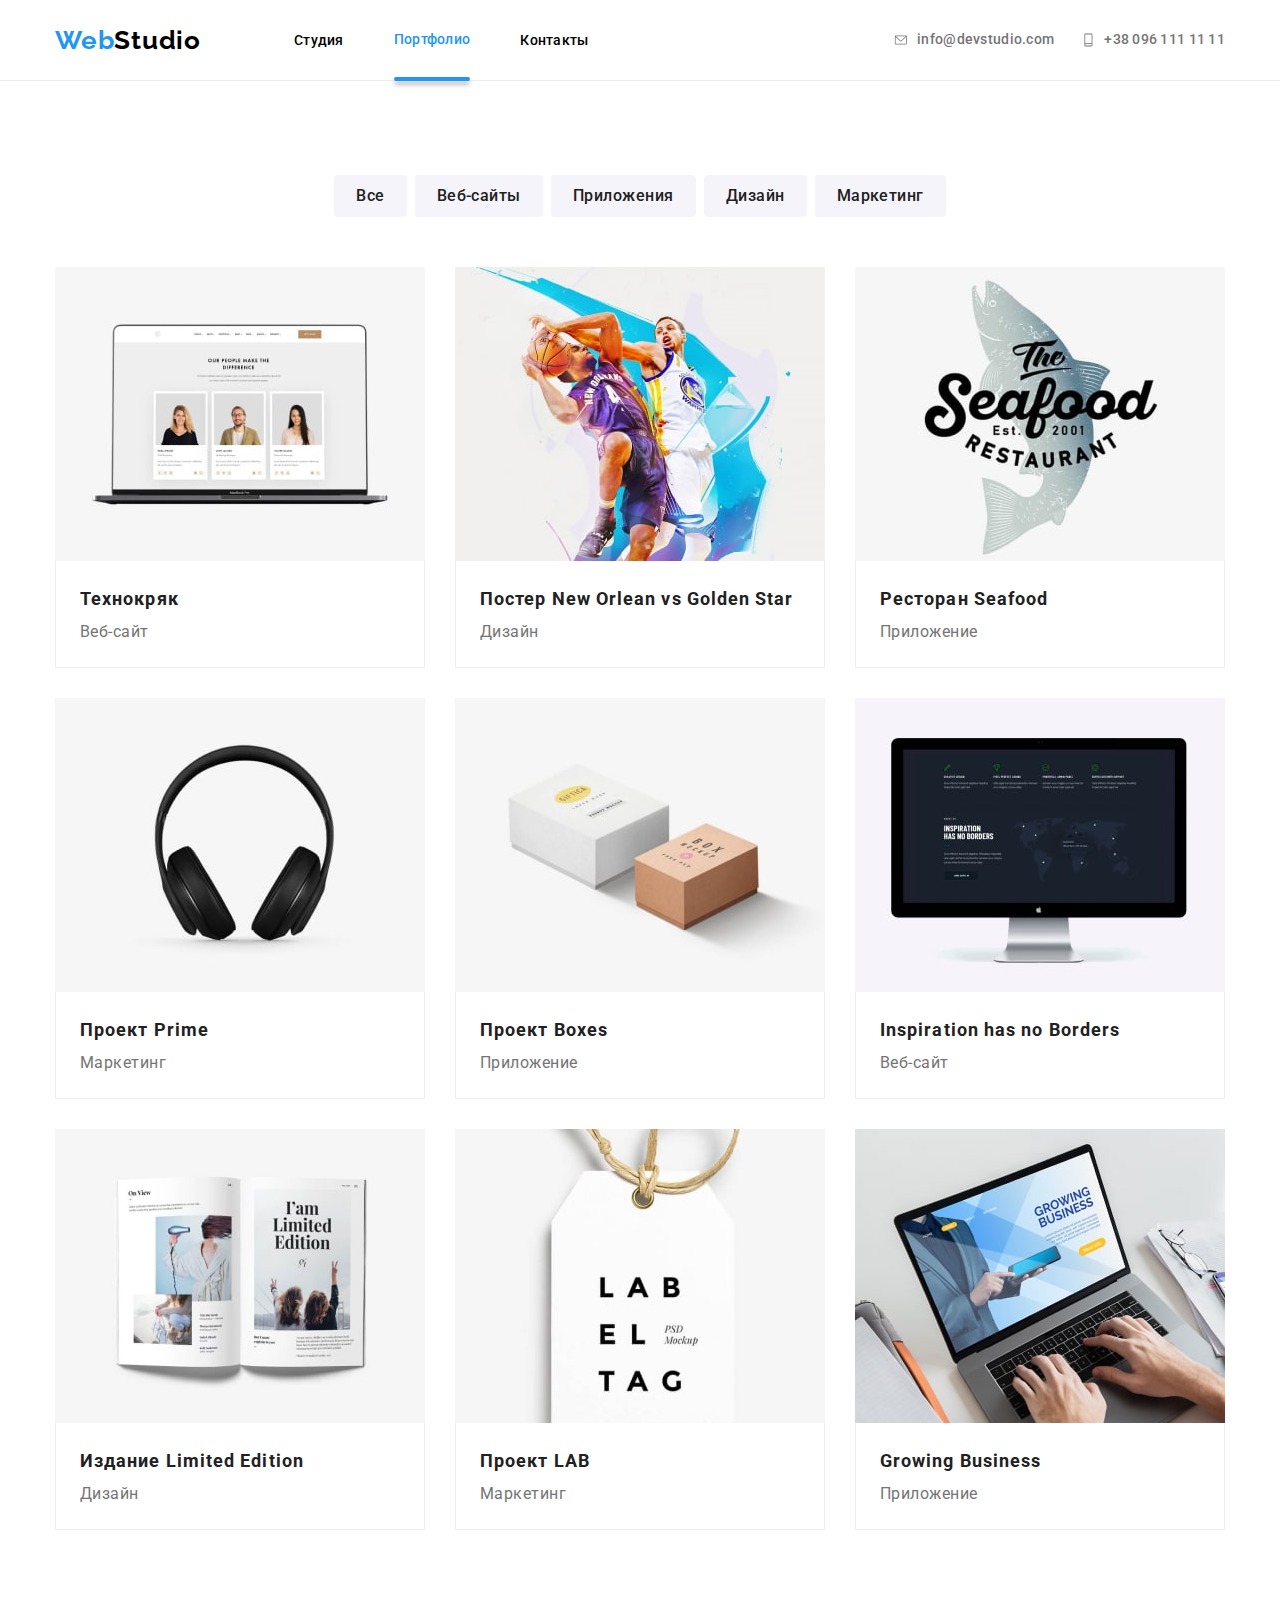
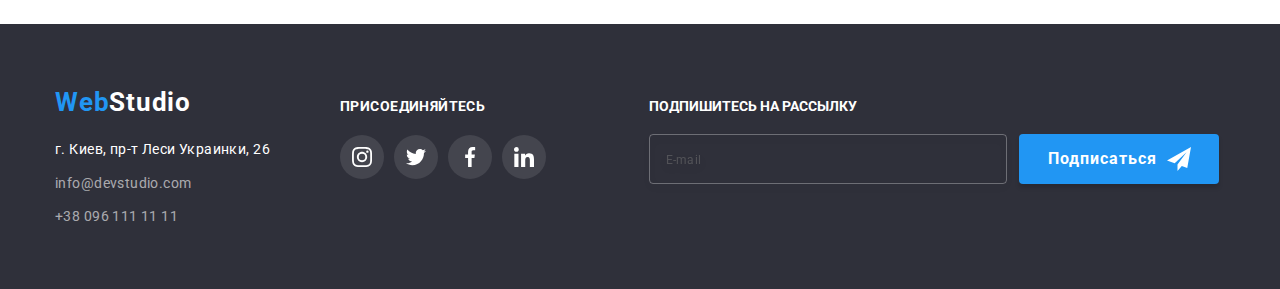
==== commit d5565d46: "refactoring 3" ====
--- a/portfolio.html
+++ b/portfolio.html
@@ -4,7 +4,7 @@
     <meta charset="UTF-8">
     <meta http-equiv="X-UA-Compatible" content="IE=edge">
     <meta name="viewport" content="width=device-width, initial-scale=1.0">
-    <title>homework-6-2</title>
+    <title>homework-7-2</title>
     <link rel="preconnect" href="https://fonts.googleapis.com">
 <link rel="preconnect" href="https://fonts.gstatic.com" crossorigin>
 <link href="https://fonts.googleapis.com/css2?family=Montserrat&family=Oleo+Script&family=Raleway:wght@700&family=Roboto:wght@400;500;700;900&display=swap" rel="stylesheet">
@@ -13,12 +13,12 @@
 <body>
      <header class="header">
         <div class="container">
-<a class="logo" href="">Web<span class="part-logo">Studio</span></a>
+<a class="logo header__logo" href="">Web<span class="part-logo">Studio</span></a>
     <nav class="nav" >
         <ul class="nav-list">
-            <li class="list nav__item"><a class="nav__link link" href="index.html">Студия</a></li>
-            <li class="list nav__item-current"><a class="nav__link link" href="portfolio.html">Портфолио</a></li>
-            <li class="list nav__item"><a class="nav__link link" href="">Контакты</a></li>
+            <li class="list nav__item nav__margin"><a class="nav__link link" href="index.html">Студия</a></li>
+            <li class="list nav__item-current nav__margin"><a class="nav__link link" href="portfolio.html">Портфолио</a></li>
+            <li class="list nav__item nav__margin"><a class="nav__link link" href="">Контакты</a></li>
         </ul>
 </nav>
 <div class="connect">
@@ -41,11 +41,11 @@
         <section class="portfolio-section">
             <div class="container">
             <ul class="btn-group">
-                <li class="list"><button type="button" class="main-button pointer">Все</button></li>
-                <li class="list"><button type="button" class="main-button pointer">Веб-сайты</button></li>
-                <li class="list"><button type="button" class="main-button pointer">Приложения</button></li>
-                <li class="list"><button type="button" class="main-button pointer">Дизайн</button></li>
-                <li class="list"><button type="button" class="main-button pointer">Маркетинг</button></li>
+                <li class="list"><button type="button" class="main__button pointer">Все</button></li>
+                <li class="list"><button type="button" class="main__button pointer">Веб-сайты</button></li>
+                <li class="list"><button type="button" class="main__button pointer">Приложения</button></li>
+                <li class="list"><button type="button" class="main__button pointer">Дизайн</button></li>
+                <li class="list"><button type="button" class="main__button pointer">Маркетинг</button></li>
             </ul>        
             <ul class="work-example">
                 <li class="list work-items">
@@ -160,13 +160,13 @@
     <footer class="footer">
         <div class="container contact-wrap">
         <div>
-        <a class="logo-link-footer " href="">Web<span class="footer-part-logo">Studio</span></a>
+        <a class="footer__logo" href="">Web<span class="footer__logo--part">Studio</span></a>
         <address class="adress">г. Киев, пр-т Леси Украинки, 26</address>
-        <a class="link footer-link" href="mailtohtpps/info@devstudio.com">info@devstudio.com</a>
-        <a class="link footer-link" href="tel:+380961111111">+38 096 111 11 11</a>
+        <a class="link footer__link" href="mailtohtpps/info@devstudio.com">info@devstudio.com</a>
+        <a class="link footer__link" href="tel:+380961111111">+38 096 111 11 11</a>
         </div>
         <div class="social-network-footer">
-        <p class="join">присоединяйтесь</p>
+        <p class="join join__indent">присоединяйтесь</p>
         <ul class="social-network-list">
                     <li class="soc-item .list">
                         <a class="social-links" href="">
--- a/css/main.min.css
+++ b/css/main.min.css
@@ -1 +1 @@
-:root{--accent-color:#2196F3;--accent-logo-color:#000000;--hero-color:#2F303A;--main-white-color:#FFFFFF;--second-section-color:#F5F4FA;--main-font-color:#757575;--header-color:#212121;--modal-window-background:rgba(0, 0, 0, 0.1)}/*! modern-normalize v1.1.0 | MIT License | https://github.com/sindresorhus/modern-normalize */*,::before,::after{box-sizing:border-box}html{line-height:1.15;-webkit-text-size-adjust:100%;-moz-tab-size:4;tab-size:4}body{margin:0;font-family:system-ui,-apple-system,"Segoe UI",Roboto,Helvetica,Arial,sans-serif,"Apple Color Emoji","Segoe UI Emoji"}hr{height:0;color:inherit}abbr[title]{text-decoration:underline dotted}b,strong{font-weight:bolder}code,kbd,samp,pre{font-family:ui-monospace,SFMono-Regular,Consolas,"Liberation Mono",Menlo,monospace;font-size:1em}small{font-size:80%}sub,sup{font-size:75%;line-height:0;position:relative;vertical-align:baseline}sub{bottom:-0.25em}sup{top:-0.5em}table{text-indent:0;border-color:inherit}button,input,optgroup,select,textarea{font-family:inherit;font-size:100%;line-height:1.15;margin:0}button,select{text-transform:none}button,[type=button],[type=reset],[type=submit]{-webkit-appearance:button}::-moz-focus-inner{border-style:none;padding:0}:-moz-focusring{outline:1px dotted ButtonText}:-moz-ui-invalid{box-shadow:none}legend{padding:0}progress{vertical-align:baseline}::-webkit-inner-spin-button,::-webkit-outer-spin-button{height:auto}[type=search]{-webkit-appearance:textfield;outline-offset:-2px}::-webkit-search-decoration{-webkit-appearance:none}::-webkit-file-upload-button{-webkit-appearance:button;font:inherit}summary{display:list-item}body{font-family:"Roboto",monotype;color:var(--main-font-color)}p,h1,h2,h3,h4,h5,h6{margin:0}ul,ol{margin:0;padding-left:0;list-style:none}a{text-decoration:none}img{display:block;max-width:100%;height:auto}.container{width:1200px;margin:0 auto;padding-left:15px;padding-right:15px;min-height:80px}.list{list-style:none}.logo{font-family:"Raleway",sans-serif;font-weight:700;font-size:26px;line-height:1.1923076923;letter-spacing:.03em;color:var(--accent-color);margin:15 24 0 25;transition-duration:250ms;transition-timing-function:cubic-bezier(0.4, 0, 0.2, 1)}.logo:hover{color:var(--accent-color)}.part-logo{color:var(--accent-logo-color);margin-right:93px}.part-logo:hover,.part-logo:focus{color:var(--accent-color)}.header{color:var(--main-white-color);border-bottom:1px solid #ececec}.header .container{display:flex;align-items:center}.nav-list{display:flex}.nav__item{padding-top:30px;padding-bottom:30px}.nav__item:not(:last-child){margin-right:50px}.nav__item-current{margin-right:50px}.nav__link{font-weight:500;font-size:14px;line-height:1.1428571429;letter-spacing:.02em;color:var(--accent-logo-color);padding-top:10px;padding-bottom:10px;transition-duration:250ms;transition-timing-function:cubic-bezier(0.4, 0, 0.2, 1)}.nav__link:hover,.nav__link :focus{color:var(--accent-color)}.nav__item-current{display:flex;position:relative;align-items:center}.nav__item-current a{color:var(--accent-color)}.nav__item-current::after{content:"";position:absolute;width:100%;height:4px;background-color:var(--accent-color);border-radius:2px;box-shadow:0px 4px 4px rgba(0,0,0,.25);bottom:-2px;left:0}.connect{display:flex;margin-left:auto}.connect a{display:flex;font-weight:500;font-size:14px;line-height:1.1428571429;letter-spacing:.02em;color:#757575;padding-top:15px;padding-bottom:15px;align-items:center;transition-duration:250ms;transition-timing-function:cubic-bezier(0.4, 0, 0.2, 1)}.connect a:hover,.connect a:focus{color:var(--accent-color)}.connect__mail{margin-right:30px}.head-phone{margin-right:10px;align-items:center;fill:currentColor}.head-envelope{margin-right:10px;fill:currentColor}.hero{width:1600px;margin:0 auto;background-image:linear-gradient(rgba(47, 48, 58, 0.4), rgba(47, 48, 58, 0.4)),url(../images/hero-img.jpg);background-color:var(--hero-color);background-repeat:no-repeat;background-size:cover}.hero-container{display:block;padding-top:200px;padding-bottom:200px}.hero__header{font-weight:900;font-size:44px;line-height:1.3636363636;text-align:center;letter-spacing:.06em;text-transform:uppercase;color:var(--main-white-color);max-width:696px;margin:0 auto 30px}.hero__button{min-width:200px;height:50px;justify-content:center;font-family:"Roboto",monotype;font-weight:700;font-size:16px;line-height:1.875;align-items:center;letter-spacing:.06em;color:var(--main-white-color);background-color:var(--accent-color);border-radius:4px;margin:0 500px;border:none}.hero__button:hover,.hero__button:focus{color:var(--main-white-color);box-shadow:0px 4px 4px rgba(0,0,0,.15)}.pointer{cursor:pointer}.head-spec-list{font-weight:700;font-size:14px;line-height:1.1428571429;letter-spacing:.03em;text-transform:uppercase;color:var(--header-color);margin-bottom:10px}.main-font{font-size:14px;line-height:1.7142857143;letter-spacing:.03em}.list.list-antenna::before{display:block;content:"";height:120px;background-color:var(--second-section-color);background-image:url(../svg/SVG/antenna-1.svg);background-repeat:no-repeat;background-size:70px 70px;background-position:center;border-radius:4px;margin-bottom:30px}.list.list-clock::before{display:block;content:"";height:120px;background-color:var(--second-section-color);background-image:url(../svg/SVG/clock-1.svg);background-repeat:no-repeat;background-size:70px 70px;background-position:center;border-radius:4px;margin-bottom:30px}.list.list-diagram::before{display:block;content:"";height:120px;background-color:var(--second-section-color);background-image:url(../svg/SVG/diagram-1.svg);background-repeat:no-repeat;background-size:70px 70px;background-position:center;border-radius:4px;margin-bottom:30px}.list.list-astronaut::before{display:block;content:"";height:120px;background-color:var(--second-section-color);background-image:url(../svg/SVG/astronaut-1.svg);background-repeat:no-repeat;background-size:70px 70px;background-position:center;border-radius:4px;margin-bottom:30px}.spec-list .list{min-width:270px}.specific{padding-top:94px;padding-bottom:94px}.container .spec-list{display:flex}.spec-list .list:not(:last-child){margin-right:30px}.section-header{font-weight:700;font-size:36px;line-height:1.1666666667;text-align:center;letter-spacing:.03em;color:var(--header-color);margin-bottom:50px}.work{padding-bottom:94px}.our-work-card{position:relative}.work-bottom-text{display:inline-block;font-family:"Roboto";font-weight:700;color:var(--main-white-color);font-size:14px;line-height:1.1428571429;letter-spacing:.03em;text-align:center;vertical-align:top;text-transform:uppercase;padding:27px 0}.work-bottom-text{content:"";position:absolute;bottom:0;width:100%;background-color:rgba(47,48,58,.8)}.work-list{display:flex}.work-list .list:not(:last-child){margin-right:30px}.work.container{padding-top:94px;padding-bottom:94px}.team{background-color:var(--second-section-color);padding-top:94px;padding-bottom:94px}.team-list{display:flex}.team-item:not(:last-child){margin-right:30px}.team-item{width:270px;min-height:368px;box-shadow:0px 1px 3px rgba(0,0,0,.12),0px 1px 1px rgba(0,0,0,.14),0px 2px 1px rgba(0,0,0,.2);border-radius:0px 0px 4px 4px}.card-image{max-width:100%;height:auto}.card-header{margin:0;padding:30px 0;background-color:var(--main-white-color);border-radius:0px 0px 4px 4px}.card-image{display:block}.section-header{margin-bottom:50px}.works-title-first{font-weight:500;font-size:16px;line-height:1.1875;text-align:center;letter-spacing:.03em;margin-bottom:10px;color:var(--header-color)}.team-workers{text-align:center}.social-network-list{display:flex;justify-content:center}.soc-item{width:44px;height:44px;margin-right:10px;border-radius:50%}.soc-item:last-child{margin-right:0}.social-links{width:100%;height:100%;border-radius:50%;display:flex;justify-content:center;align-items:center;transition-duration:250ms;transition-timing-function:cubic-bezier(0.4, 0, 0.2, 1)}.worker-soc-icon{fill:#fff}.social-links:hover,.social-links:focus{background-color:var(--accent-color)}.clients-icon{width:170px;height:92px;margin-left:auto;margin-right:auto;height:41px;width:47px}.client-link svg{fill:#afb1b8;width:100%;height:100%}.client-link{display:flex;width:170px;height:92px;display:flex;justify-content:center;align-items:center;border:1px solid #afb1b8;border-radius:4px;transition-duration:250ms;transition-timing-function:cubic-bezier(0.4, 0, 0.2, 1)}.clients-icon{padding:16px 32px}.worker-soc-icon-team{fill:#afb1b8}.social-links:hover .worker-soc-icon-team{fill:#fff}.social-links:focus .worker-soc-icon-team{fill:#fff}.our-company{display:flex}.clients{padding-top:94px;padding-bottom:94px}.client-item:not(:last-child){margin-right:30px}.client-link:hover,.client-link:focus{border-color:var(--accent-color)}.client-link:hover .clients-icon{fill:var(--accent-color)}.client-link:focus .clients-icon{fill:var(--accent-color)}.client-link:focus .clients-icon{background-color:#fff}.logo-link-footer{font-family:"Raleway",sans-serif;font-weight:700;font-size:26px;line-height:1.1923076923;letter-spacing:.03em;color:var(--accent-color);transition-duration:250ms;transition-timing-function:cubic-bezier(0.4, 0, 0.2, 1)}.logo-link-footer:hover,:focus{color:var(--accent-color)}.footer-part-logo{font-family:"Raleway",sans-serif;font-weight:700;font-size:26px;line-height:1.1923076923;letter-spacing:.03em;color:var(--main-white-color)}.footer-part-logo:hover{color:var(--accent-color)}.footer{padding-top:60px;padding-bottom:60px;background-color:var(--hero-color)}.footer-link{font-family:"Roboto",monotype;font-size:14px;line-height:1.7142857143;letter-spacing:.03em;color:rgba(255,255,255,.6);transition-duration:250ms;transition-timing-function:cubic-bezier(0.4, 0, 0.2, 1)}.logo-link-footer{margin-bottom:20px;padding-left:215;padding-right:auto}address{font-style:normal;font-size:14px;line-height:1.7142857143;letter-spacing:.03em;color:var(--main-white-color)}.footer-link:hover,:focus{color:var(--accent-color)}.adress:hover,:focus{color:var(--accent-color)}.footer a{display:block}.footer-link:not(:last-child){margin-bottom:10px}.adress{margin-bottom:10px}.social-network-footer{display:flex;flex-direction:column;margin-left:70px}.join{margin-top:10;margin-bottom:0;font-weight:700;font-size:14px;line-height:1.1428571429;text-transform:uppercase;color:var(--main-white-color)}.contact-wrap.container{display:flex;align-items:baseline}.social-network-list{display:flex;margin-top:20px}.social-network-list .social-links{padding:12px;width:44px;height:44px;display:block;border-radius:50%;background-color:rgba(255,255,255,.1)}.social-links:hover,.social-links:focus{background-color:var(--accent-color)}.worker-soc-icon{fill:var(--main-white-color)}.social-links:hover .worker-soc-icon{fill:#fff}.social-links:focus .worker-soc-icon{fill:#fff}.footer-link:hover{color:var(--accent-color)}.footer-form{display:flex;align-items:flex-end}.footer-mail-input{display:flex;flex-direction:column}.footer-mail-input .helper::placeholder{color:rgba(255,255,255,.6)}.footer-mail-input label{font-weight:700;font-size:14px;line-height:1.142;text-transform:uppercase;color:var(--main-white-color)}.sign-helper{margin-top:20px;padding-top:15px;padding-right:16px;padding-bottom:15px;padding-left:16px;width:358px;border:1px solid rgba(255,255,255,.3);filter:drop-shadow(0px 4px 4px rgba(0, 0, 0, 0.15));border-radius:4px;background-color:rgba(0,0,0,0);color:var(--main-white-color);cursor:pointer}.footer-form-container{padding-top:14px;margin-left:93px}.sign-button{margin-left:12px;padding-top:10px;padding-right:28px;padding-bottom:10px;padding-left:29px;display:flex;align-items:center;font-weight:700;font-size:16px;line-height:1.875;letter-spacing:.06em;color:var(--main-white-color);background-color:var(--accent-color);border:0;box-shadow:0px 4px 4px rgba(0,0,0,.15);border-radius:4px;cursor:pointer}.footer-form-icon{margin-left:10px}.backdrop{width:100%;height:100vh;background-color:var(--modal-window-background);position:fixed;border:solid 1px var(--modal-window-background);top:0;transition-duration:500ms;transition-timing-function:cubic-bezier(0.4, 0, 0.2, 1);transition-delay:50ms}.backdrop.is-hidden .modal{transform:translate(0) scale(0.1);transform:rotate(180deg)}.modal{width:528px;min-height:581px;background-color:var(--main-white-color);border-radius:5px;box-shadow:0px 1px 3px rgba(0,0,0,.12),0px 1px 1px rgba(0,0,0,.14),0px 2px 1px rgba(0,0,0,.2);position:absolute;top:50%;left:50%;transform:translate(-50%, -50%) scale(1) rotate(0);transition:transform 300ms;padding:40px}.modal-close-button{position:absolute;top:8px;right:8px;width:30px;height:30px;border-radius:50%;padding:0;background-color:var(--main-white-color);border-color:var(--modal-window-background);outline:rgba(0,0,0,0);transition-duration:250ms;transition-timing-function:cubic-bezier(0.4, 0, 0.2, 1)}.modal-close-button:hover,.modal-close-button:focus{fill:var(--accent-color);cursor:pointer}.is-hidden{visibility:hidden;opacity:0;pointer-events:none}.modal-title{font-weight:700;font-size:20px;line-height:1.15;text-align:center;letter-spacing:.03em;color:var(--header-color);margin-bottom:12px}.modal-input{width:100%;margin-bottom:10px;height:40px;border:1px solid rgba(33,33,33,.2);border-radius:4px;background-color:var(--main-white-color);padding-left:42px;padding-top:12px;padding-bottom:12px;color:var(--header-color);outline:rgba(0,0,0,0);transition-duration:250ms;transition-timing-function:cubic-bezier(0.4, 0, 0.2, 1);margin-top:4px}.modal-field{position:relative}.modal-icon{position:absolute;top:50%;left:15px;transform:translateY(-30%);transition-duration:250ms;transition-timing-function:cubic-bezier(0.4, 0, 0.2, 1)}.check-text{color:#2f303a;font-size:14px;display:flex}.check-text::before{content:"";width:16px;height:12px;border:2px solid #000;border-radius:3px;margin-right:5px}.modal-input:hover,.modal-input:focus{border-color:var(--accent-color);cursor:pointer}.modal-input::placeholder{font-size:12px;line-height:1.1666666667;letter-spacing:.01em;color:var(--main-font-color);outline:rgba(0,0,0,0)}.modal-button{width:200px;height:50px;left:700px;top:712px;background:var(--accent-color);box-shadow:0px 4px 4px rgba(0,0,0,.15);border-radius:4px;border:none;font-weight:700;font-size:16px;line-height:1.875;display:flex;justify-content:center;align-items:center;text-align:center;letter-spacing:.06em;color:var(--main-white-color);outline:rgba(0,0,0,0);margin:0 auto;transition-duration:250ms;transition-timing-function:cubic-bezier(0.4, 0, 0.2, 1)}.modal-button:hover,.modal-button:focus{box-shadow:inset 0 0 10px 5px rgba(0,0,0,.3)}.modal-label{font-family:"Roboto";font-style:normal;font-weight:400;font-size:12px;line-height:1.1666666667;letter-spacing:.01em;color:var(--main-font-color);padding-bottom:4px;transition-duration:250ms;transition-timing-function:cubic-bezier(0.4, 0, 0.2, 1)}.modal-text{width:100%;height:120px;border:1px solid rgba(33,33,33,.2);border-radius:4px;resize:none;font-size:12px;line-height:1.1666666667;letter-spacing:.01em;color:var(--header-color);padding:12px 16px;outline:rgba(0,0,0,0);margin-top:4px;margin-bottom:20px;transition-duration:250ms;transition-timing-function:cubic-bezier(0.4, 0, 0.2, 1)}.modal-text:hover,.modal-text:focus{border-color:var(--accent-color);cursor:pointer}.modal-input:hover+.modal-icon{fill:var(--accent-color)}.modal-input:focus+.modal-icon{fill:var(--accent-color)}:last-child::placeholder{font-size:12px;line-height:1.1666666667;letter-spacing:.01em;color:rgba(117,117,117,.5)}.modal-check{font-size:14px;line-height:1.7142857143;letter-spacing:.03em;outline:rgba(0,0,0,0);transition-duration:250ms;transition-timing-function:cubic-bezier(0.4, 0, 0.2, 1)}.modal-field{border-color:rgba(0,0,0,0);width:100%;padding:0}.checkbox-label{display:flex;font-size:14px;line-height:24px;letter-spacing:.03em;color:var(--main-font-color);align-items:center}label.checkbox-label::before{margin-left:15px}.privacy-link{font-size:14px;line-height:1.7142857143;letter-spacing:.03em;text-decoration-line:underline;color:var(--accent-color);margin:0}.checkbox-label::before{content:"";width:16px;height:15px;border:2px solid var(--accent-logo-color);border-radius:3px;margin-right:8px}.modal-check:checked+.checkbox-label::before{background-color:var(--accent-color);background-image:url(../svg/SVG/apply.svg);border:none;background-repeat:no-repeat;background-position:center}.modal-check:focus+.checkbox-label::before{border-color:var(--accent-color)}.modal-check{appearance:none}.modal-field-check{padding-top:0;margin-top:0;margin-bottom:30px;padding:0}.privacy-link{padding-left:3px}.visually-hidden{position:absolute;white-space:nowrap;width:1px;height:1px;overflow:hidden;border:0;padding:0;clip:rect(0 0 0 0);clip-path:inset(50%);margin:-1px}.main-button{font-family:"Roboto",monotype;font-style:normal;font-weight:500;font-size:16px;line-height:1.625;text-align:center;letter-spacing:.03em;color:var(--header-color);background-color:var(--second-section-color);border:0px;border-radius:4px;transition-duration:250ms;transition-timing-function:cubic-bezier(0.4, 0, 0.2, 1)}.main-button:hover,.main-button:focus{background:var(--accent-color);color:var(--main-white-color);box-shadow:0px 3px 1px rgba(0,0,0,.1),0px 1px 2px rgba(0,0,0,.08),0px 2px 2px rgba(0,0,0,.12);border-radius:4px}.btn-group{display:flex;justify-content:center;margin-bottom:50px}.btn-group button{padding:8px 22px;border:none}.btn-group .list+.list{margin-left:8px}.works-title{font-weight:700;font-size:18px;line-height:2;letter-spacing:.06em;color:var(--header-color);transition-duration:250ms;transition-timing-function:cubic-bezier(0.4, 0, 0.2, 1)}.portfolio-font{font-size:16px;line-height:1.875;letter-spacing:.03em;color:var(--main-font-color);font-size:16px;line-height:1.875;letter-spacing:.03em}.portfolio-section{background-color:var(--main-white-color);padding-top:94px;padding-bottom:94px}.work-example{display:flex;flex-wrap:wrap;justify-content:center}.work-items:nth-child(-n+6){margin-bottom:30px}.work-items{min-width:calc((100% - 90px)/3);border-bottom:solid 1px #eee}.work-items{margin-right:30px}.work-items:nth-child(3n){margin-right:0}.product{display:block;width:370px}.product-thumb-wrap{position:relative;overflow:hidden}.product-description{position:absolute;font-weight:400;top:0;width:100%;min-height:100%;background-color:rgba(33,150,243,.9);font-size:18px;line-height:28px;color:var(--main-white-color);letter-spacing:.03em;padding:63px 24px;transform:translateY(100%);transition-duration:250ms;transition-timing-function:cubic-bezier(0.4, 0, 0.2, 1)}.link-thumb-wrap{display:block}.work-items:hover .product-description{transform:translateY(0%)}.work-items:focus .product-description{transform:translateY(0%)}.cards-footer{padding:20px 24px 20px 24px;border-left:solid 1px #eee;border-right:solid 1px #eee}.work-items.link :focus{box-shadow:0px 1px 1px rgba(0,0,0,.12),0px 4px 4px rgba(0,0,0,.06),1px 4px 6px rgba(0,0,0,.16)}.work-items:hover{box-shadow:0px 1px 1px rgba(0,0,0,.12),0px 4px 4px rgba(0,0,0,.06),1px 4px 6px rgba(0,0,0,.16);cursor:pointer}/*# sourceMappingURL=main.min.css.map */+:root{--accent-color: #2196F3;--accent-logo-color:#000000;--hero-color:#2F303A;--main-white-color:#FFFFFF;--second-section-color:#F5F4FA;--main-font-color:#757575;--header-color:#212121;--modal-window-background:rgba(0, 0, 0, 0.1)}/*! modern-normalize v1.1.0 | MIT License | https://github.com/sindresorhus/modern-normalize */*,::before,::after{box-sizing:border-box}html{line-height:1.15;-webkit-text-size-adjust:100%;-moz-tab-size:4;tab-size:4}body{margin:0;font-family:system-ui,-apple-system,"Segoe UI",Roboto,Helvetica,Arial,sans-serif,"Apple Color Emoji","Segoe UI Emoji"}hr{height:0;color:inherit}abbr[title]{text-decoration:underline dotted}b,strong{font-weight:bolder}code,kbd,samp,pre{font-family:ui-monospace,SFMono-Regular,Consolas,"Liberation Mono",Menlo,monospace;font-size:1em}small{font-size:80%}sub,sup{font-size:75%;line-height:0;position:relative;vertical-align:baseline}sub{bottom:-0.25em}sup{top:-0.5em}table{text-indent:0;border-color:inherit}button,input,optgroup,select,textarea{font-family:inherit;font-size:100%;line-height:1.15;margin:0}button,select{text-transform:none}button,[type=button],[type=reset],[type=submit]{-webkit-appearance:button}::-moz-focus-inner{border-style:none;padding:0}:-moz-focusring{outline:1px dotted ButtonText}:-moz-ui-invalid{box-shadow:none}legend{padding:0}progress{vertical-align:baseline}::-webkit-inner-spin-button,::-webkit-outer-spin-button{height:auto}[type=search]{-webkit-appearance:textfield;outline-offset:-2px}::-webkit-search-decoration{-webkit-appearance:none}::-webkit-file-upload-button{-webkit-appearance:button;font:inherit}summary{display:list-item}body{font-family:"Roboto",monotype;color:var(--main-font-color)}p,h1,h2,h3,h4,h5,h6{margin:0}ul,ol{margin:0;padding-left:0;list-style:none}a{text-decoration:none}img{display:block;max-width:100%;height:auto}.container{width:1200px;margin:0 auto;padding-left:15px;padding-right:15px;min-height:80px}.list{list-style:none}.logo{font-family:"Raleway",sans-serif;font-weight:700;font-size:26px;line-height:1.1923076923;letter-spacing:.03em;color:var(--accent-color);margin:15 24 0 25;transition-duration:250ms;transition-timing-function:cubic-bezier(0.4, 0, 0.2, 1)}.logo:hover{color:var(--accent-color)}.part-logo{color:var(--accent-logo-color);margin-right:93px}.part-logo:hover,.part-logo:focus{color:var(--accent-color)}.header{color:var(--main-white-color);border-bottom:1px solid #ececec}.header .container{display:flex;align-items:center}.nav-list{display:flex}.nav__item{padding-top:30px;padding-bottom:30px}.nav__item:not(:last-child){margin-right:50px}.nav__item-current{margin-right:50px}.nav__link{font-size:14px;font-weight:500;letter-spacing:.02em;line-height:1.14;color:var(--accent-logo-color);padding-top:10px;padding-bottom:10px;transition-duration:250ms;transition-timing-function:cubic-bezier(0.4, 0, 0.2, 1)}.nav__link:hover,.nav__link :focus{color:var(--accent-color)}.nav__item-current{display:flex;position:relative;align-items:center}.nav__item-current a{color:var(--accent-color)}.nav__item-current::after{content:"";position:absolute;width:100%;height:4px;background-color:var(--accent-color);border-radius:2px;box-shadow:0px 4px 4px rgba(0,0,0,.25);bottom:-2px;left:0}.connect{display:flex;margin-left:auto}.connect a{display:flex;font-size:14px;font-weight:500;letter-spacing:.02em;line-height:1.14;color:var(--main-font-color);padding-top:15px;padding-bottom:15px;align-items:center;transition-duration:250ms;transition-timing-function:cubic-bezier(0.4, 0, 0.2, 1)}.connect a:hover,.connect a:focus{color:var(--accent-color)}.connect__mail{margin-right:30px}.head-phone{margin-right:10px;align-items:center;fill:currentColor}.head-envelope{margin-right:10px;fill:currentColor}.hero{width:1600px;margin:0 auto;background-image:linear-gradient(rgba(47, 48, 58, 0.4), rgba(47, 48, 58, 0.4)),url(../images/hero-img.jpg);background-color:var(--hero-color);background-repeat:no-repeat;background-size:cover}.hero-container{display:block;padding-top:200px;padding-bottom:200px}.hero__header{font-size:44px;font-weight:900;letter-spacing:.06em;line-height:1.36;text-align:center;text-transform:uppercase;color:var(--main-white-color);max-width:696px;margin:0 auto 30px}.hero__button{min-width:200px;height:50px;justify-content:center;font-family:"Roboto",monotype;font-weight:700;font-size:16px;line-height:1.875;align-items:center;letter-spacing:.06em;color:var(--main-white-color);background-color:var(--accent-color);border-radius:4px;margin:0 500px;border:none}.hero__button:hover,.hero__button:focus{color:var(--main-white-color);box-shadow:0px 4px 4px rgba(0,0,0,.15)}.pointer{cursor:pointer}.spec__list{min-width:270px}.spec__list .list:not(:last-child){margin-right:30px}.container .spec__list{display:flex}.spec__list--indent{margin-top:30px}.specific{padding-top:94px;padding-bottom:94px}.head-spec-list{font-size:14px;font-weight:700;letter-spacing:.03em;line-height:1.14;text-transform:uppercase;color:var(--header-color);margin-bottom:10px}.main-font{font-size:14px;letter-spacing:.03em;line-height:1.7}.list.list__antenna::before{display:block;content:"";min-width:270px;height:120px;background-color:var(--second-section-color);background-image:url(../svg/SVG/antenna-1.svg);background-repeat:no-repeat;background-size:70px 70px;background-position:center;border-radius:4px}.list.list__clock::before{display:block;content:"";min-width:270px;height:120px;background-color:var(--second-section-color);background-image:url(../svg/SVG/clock-1.svg);background-repeat:no-repeat;background-size:70px 70px;background-position:center;border-radius:4px}.list.list__diagram::before{display:block;content:"";min-width:270px;height:120px;background-color:var(--second-section-color);background-image:url(../svg/SVG/diagram-1.svg);background-repeat:no-repeat;background-size:70px 70px;background-position:center;border-radius:4px}.list.list__astronaut::before{display:block;content:"";min-width:270px;height:120px;background-color:var(--second-section-color);background-image:url(../svg/SVG/astronaut-1.svg);background-repeat:no-repeat;background-size:70px 70px;background-position:center;border-radius:4px;margin-bottom:30px}.work{padding-bottom:94px}.work__header{font-size:36px;font-weight:700;letter-spacing:.03em;line-height:1.17;text-align:center;color:var(--header-color)}.header__indent{margin-bottom:50px}.our-work-card{position:relative}.work-bottom-text{display:inline-block;font-size:14px;font-weight:700;letter-spacing:.03em;line-height:1.14;color:var(--main-white-color);text-align:center;vertical-align:top;text-transform:uppercase;padding:27px 0;content:"";position:absolute;bottom:0;width:100%;background-color:rgba(47,48,58,.8)}.work__list{display:flex}.work__list .list:not(:last-child){margin-right:30px}.work.container{padding-top:94px;padding-bottom:94px}.worker-soc-icon-team{fill:#afb1b8}.social-links:hover .worker-soc-icon-team{fill:#fff}.social-links:focus .worker-soc-icon-team{fill:#fff}.team{background-color:var(--second-section-color);padding-top:94px;padding-bottom:94px}.team__list{display:flex}.team__item{width:270px;min-height:368px;box-shadow:0px 1px 3px rgba(0,0,0,.12),0px 1px 1px rgba(0,0,0,.14),0px 2px 1px rgba(0,0,0,.2);border-radius:0px 0px 4px 4px}.team__item:not(:last-child){margin-right:30px}.card-image{max-width:100%;height:auto;display:block}.card-header{margin:0;padding:30px 0;background-color:var(--main-white-color);border-radius:0px 0px 4px 4px}.section-header{font-size:36px;font-weight:700;letter-spacing:.03em;line-height:1.17;text-align:center;color:var(--header-color)}.works-title-first{font-size:16px;font-weight:500;letter-spacing:.03em;line-height:1.18;text-align:center;margin-bottom:10px;color:var(--header-color)}.team-workers{text-align:center}.social-network-list{display:flex;justify-content:center}.soc-item{width:44px;height:44px;margin-right:10px;border-radius:50%}.soc-item :last-child{margin-right:0}.social__links{width:100%;height:100%;border-radius:50%;display:flex;justify-content:center;align-items:center;transition-duration:250ms;transition-timing-function:cubic-bezier(0.4, 0, 0.2, 1)}.social__links:hover,.social__links:focus{background-color:var(--accent-color)}.social__links:hover .worker-soc-icon-team,.social__links:focus .worker-soc-icon-team{fill:#fff}.our-company{display:flex}.clients__icon{width:170px;height:92px;height:41px;width:47px;padding:16px 32px}.client-link{display:flex;width:170px;height:92px;display:flex;justify-content:center;align-items:center;border:1px solid #afb1b8;fill:#afb1b8;border-radius:4px;transition-duration:250ms;transition-timing-function:cubic-bezier(0.4, 0, 0.2, 1)}.client-link svg{width:100%;height:100%}.client-link:hover,.client-link :focus{border-color:var(--accent-color)}.client-link:hover .clients__icon,.client-link:focus .clients__icon{fill:var(--accent-color)}.clients{padding-top:94px;padding-bottom:94px}.client-item:not(:last-child){margin-right:30px}.footer__logo{font-size:26px;font-weight:700;letter-spacing:.03em;line-height:1.2;color:var(--accent-color);transition-duration:250ms;transition-timing-function:cubic-bezier(0.4, 0, 0.2, 1)}.footer__logo:hover,.footer__logo:focus{color:var(--accent-color)}.footer__logo--part{font-size:26px;font-weight:700;letter-spacing:.03em;line-height:1.2;color:var(--main-white-color)}.footer__logo--part:hover{color:var(--accent-color)}.footer__logo{margin-bottom:20px}.footer{padding-top:60px;padding-bottom:60px;background-color:var(--hero-color)}.footer a{display:block}.contact-wrap.container{display:flex;align-items:baseline}.footer__link{font-family:"Roboto",monotype;font-size:14px;letter-spacing:.03em;line-height:1.7;color:rgba(255,255,255,.6);transition-duration:250ms;transition-timing-function:cubic-bezier(0.4, 0, 0.2, 1)}.footer__link:hover,.footer__link:focus{color:var(--accent-color)}address{font-size:14px;letter-spacing:.03em;line-height:1.7;font-style:normal;color:var(--main-white-color)}address :hover,address :focus{color:var(--accent-color)}.footer__link:not(:last-child){margin-bottom:10px}.adress{margin-bottom:10px}.social-network-footer{display:flex;flex-direction:column;margin-left:70px}.join{font-size:14px;font-weight:700;letter-spacing:.03em;line-height:1.14;text-transform:uppercase;color:var(--main-white-color)}.join__indent{margin-top:10;margin-bottom:0}.social-network-list{display:flex;margin-top:20px}.social-network-list .social-links{padding:12px;width:44px;height:44px;display:block;border-radius:50%;background-color:rgba(255,255,255,.1)}.social-links:hover,.social-links:focus{background-color:var(--accent-color)}.worker-soc-icon{fill:var(--main-white-color)}.social-links:hover .worker-soc-icon{fill:#fff}.social-links:focus .worker-soc-icon{fill:#fff}.footer-link:hover{color:var(--accent-color)}.footer-form{display:flex;align-items:flex-end}.footer-mail-input{display:flex;flex-direction:column}.footer-mail-input .helper::placeholder{color:rgba(255,255,255,.6)}.footer-mail-input label{font-weight:700;font-size:14px;line-height:1.142;text-transform:uppercase;color:var(--main-white-color)}.sign-helper{margin-top:20px;padding-top:15px;padding-right:16px;padding-bottom:15px;padding-left:16px;width:358px;border:1px solid rgba(255,255,255,.3);filter:drop-shadow(0px 4px 4px rgba(0, 0, 0, 0.15));border-radius:4px;background-color:rgba(0,0,0,0);color:var(--main-white-color);cursor:pointer}.footer-form-container{padding-top:14px;margin-left:93px}.sign-button{margin-left:12px;padding-top:10px;padding-right:28px;padding-bottom:10px;padding-left:29px;display:flex;align-items:center;font-weight:700;font-size:16px;line-height:1.875;letter-spacing:.06em;color:var(--main-white-color);background-color:var(--accent-color);border:0;box-shadow:0px 4px 4px rgba(0,0,0,.15);border-radius:4px;cursor:pointer}.footer-form-icon{margin-left:10px}.backdrop{width:100%;height:100vh;background-color:var(--modal-window-background);position:fixed;border:solid 1px var(--modal-window-background);top:0;transition-duration:250ms;transition-timing-function:cubic-bezier(0.4, 0, 0.2, 1);transition-delay:50ms}.backdrop.is-hidden .modal{transform:translate(0) scale(0.1);transform:rotate(180deg)}.modal{width:528px;min-height:581px;background-color:var(--main-white-color);border-radius:5px;box-shadow:0px 1px 3px rgba(0,0,0,.12),0px 1px 1px rgba(0,0,0,.14),0px 2px 1px rgba(0,0,0,.2);position:absolute;top:50%;left:50%;transform:translate(-50%, -50%) scale(1) rotate(0);transition:transform 300ms;padding:40px}.modal__title{font-size:20px;font-weight:700;letter-spacing:.03em;line-height:1.15;color:var(--header-color);margin-bottom:12px}.modal-close-button{position:absolute;top:8px;right:8px;width:30px;height:30px;border-radius:50%;padding:0;background-color:var(--main-white-color);border-color:var(--modal-window-background);outline:rgba(0,0,0,0);transition-duration:250ms;transition-timing-function:cubic-bezier(0.4, 0, 0.2, 1)}.modal-close-button:hover,.modal-close-button:focus{fill:var(--accent-color);cursor:pointer}.is-hidden{visibility:hidden;opacity:0;pointer-events:none}.modal-field{position:relative}.modal-input{width:100%;margin-bottom:10px;height:40px;border:1px solid rgba(33,33,33,.2);border-radius:4px;background-color:var(--main-white-color);padding-left:42px;padding-top:12px;padding-bottom:12px;color:var(--header-color);outline:rgba(0,0,0,0);transition-duration:250ms;transition-timing-function:cubic-bezier(0.4, 0, 0.2, 1);margin-top:4px}.modal-input:hover,.modal-input:focus{border-color:var(--accent-color);cursor:pointer}.modal-input::placeholder{font-size:12px;font-weight:400;letter-spacing:.01em;line-height:1.15;color:var(--main-font-color);outline:rgba(0,0,0,0)}.modal-input:hover+.modal-icon,.modal-input:focus+.modal-icon{fill:var(--accent-color)}.modal-icon{position:absolute;top:50%;left:15px;transform:translateY(-15%);transition-duration:250ms;transition-timing-function:cubic-bezier(0.4, 0, 0.2, 1)}.check-text{color:#2f303a;font-size:14px;display:flex}.check-text::before{content:"";width:16px;height:12px;border:2px solid #000;border-radius:3px;margin-right:5px}.modal-button{width:200px;height:50px;left:700px;top:712px;background:var(--accent-color);box-shadow:0px 4px 4px rgba(0,0,0,.15);border-radius:4px;border:none;font-size:16px;font-weight:700;letter-spacing:.06em;line-height:1.88;display:flex;justify-content:center;align-items:center;text-align:center;color:var(--main-white-color);outline:rgba(0,0,0,0);margin:0 auto;transition-duration:250ms;transition-timing-function:cubic-bezier(0.4, 0, 0.2, 1)}.modal-button:hover,.modal-button:focus{box-shadow:inset 0 0 10px 5px rgba(0,0,0,.3)}.modal-label{font-size:12px;letter-spacing:.01em;line-height:1.16;color:var(--main-font-color);padding-bottom:4px}.modal-text{width:100%;height:120px;border:1px solid rgba(33,33,33,.2);border-radius:4px;resize:none;font-size:12px;letter-spacing:.01em;line-height:1.16;color:var(--header-color);padding:12px 16px;outline:rgba(0,0,0,0);margin-top:4px;margin-bottom:20px}.modal-text:hover,.modal-text:focus{border-color:var(--accent-color);cursor:pointer}:last-child::placeholder{font-size:12px;letter-spacing:.01em;line-height:1.16;color:rgba(117,117,117,.5)}.modal-check{font-size:14px;letter-spacing:.03em;line-height:1.7;outline:rgba(0,0,0,0);transition-duration:250ms;transition-timing-function:cubic-bezier(0.4, 0, 0.2, 1)}.modal-check:checked+.checkbox-label::before{background-color:var(--accent-color);background-image:url(../svg/SVG/apply.svg);border:none;background-repeat:no-repeat;background-position:center}.modal-check:focus+.checkbox-label::before{border-color:var(--accent-color)}.modal-field{border-color:rgba(0,0,0,0);width:100%;padding:0}.modal-field-check{padding-top:0;margin-top:0;margin-bottom:30px;padding:0}.checkbox-label{display:flex;font-size:14px;letter-spacing:.03em;line-height:1.7;color:var(--main-font-color);align-items:center}.checkbox-label::before{content:"";width:16px;height:15px;border:2px solid var(--accent-logo-color);border-radius:3px;margin-right:8px}label .checkbox-label::before{margin-left:15px}.privacy-link{font-size:14px;letter-spacing:.03em;line-height:1.7;text-decoration-line:underline;color:var(--accent-color);margin:0;padding-left:3px}.visually-hidden{position:absolute;white-space:nowrap;width:1px;height:1px;overflow:hidden;border:0;padding:0;clip:rect(0 0 0 0);clip-path:inset(50%);margin:-1px}.main__button{font-size:16px;font-weight:500;letter-spacing:.03em;line-height:1.6;text-align:center;color:var(--header-color);background-color:var(--second-section-color);border:0px;border-radius:4px;transition-duration:250ms;transition-timing-function:cubic-bezier(0.4, 0, 0.2, 1)}.main__button:hover,.main__button:focus{background:var(--accent-color);color:var(--main-white-color);box-shadow:0px 3px 1px rgba(0,0,0,.1),0px 1px 2px rgba(0,0,0,.08),0px 2px 2px rgba(0,0,0,.12);border-radius:4px}.btn-group{display:flex;justify-content:center;margin-bottom:50px}.btn-group button{padding:8px 22px;border:none}.btn-group .list+.list{margin-left:8px}.works-title{font-weight:700;font-size:18px;line-height:2;letter-spacing:.06em;color:var(--header-color);transition-duration:250ms;transition-timing-function:cubic-bezier(0.4, 0, 0.2, 1)}.portfolio-font{font-size:16px;line-height:1.875;letter-spacing:.03em;color:var(--main-font-color);font-size:16px;line-height:1.875;letter-spacing:.03em}.portfolio-section{background-color:var(--main-white-color);padding-top:94px;padding-bottom:94px}.work-example{display:flex;flex-wrap:wrap;justify-content:center}.work-items:nth-child(-n+6){margin-bottom:30px}.work-items{min-width:calc((100% - 90px)/3);border-bottom:solid 1px #eee}.work-items{margin-right:30px}.work-items:nth-child(3n){margin-right:0}.product{display:block;width:370px}.product-thumb-wrap{position:relative;overflow:hidden}.product-description{position:absolute;font-weight:400;top:0;width:100%;min-height:100%;background-color:rgba(33,150,243,.9);font-size:18px;line-height:28px;color:var(--main-white-color);letter-spacing:.03em;padding:63px 24px;transform:translateY(100%);transition-duration:250ms;transition-timing-function:cubic-bezier(0.4, 0, 0.2, 1)}.link-thumb-wrap{display:block}.work-items:hover .product-description,.work-items:focus .product-description{transform:translateY(0%)}.cards-footer{padding:20px 24px 20px 24px;border-left:solid 1px #eee;border-right:solid 1px #eee}.work-items.link :focus{box-shadow:0px 1px 1px rgba(0,0,0,.12),0px 4px 4px rgba(0,0,0,.06),1px 4px 6px rgba(0,0,0,.16)}.work-items:hover{box-shadow:0px 1px 1px rgba(0,0,0,.12),0px 4px 4px rgba(0,0,0,.06),1px 4px 6px rgba(0,0,0,.16);cursor:pointer}/*# sourceMappingURL=main.min.css.map */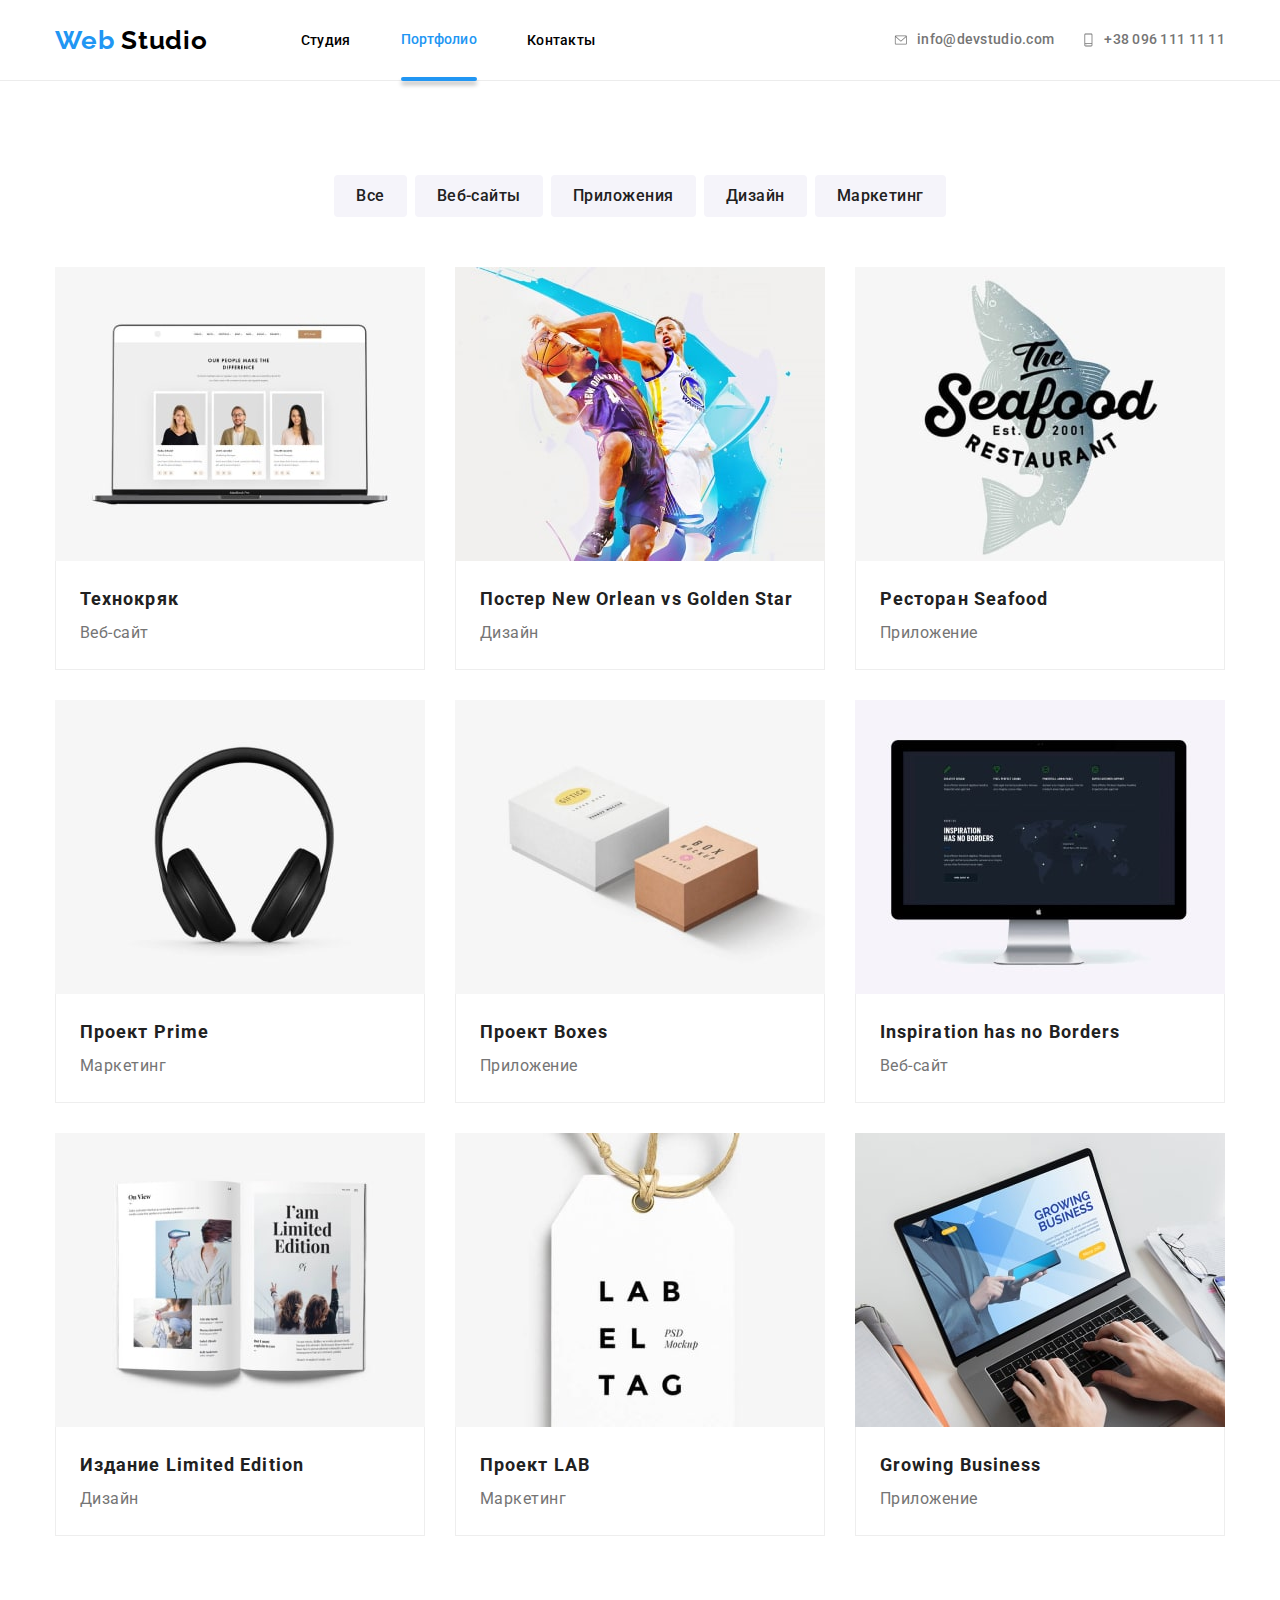
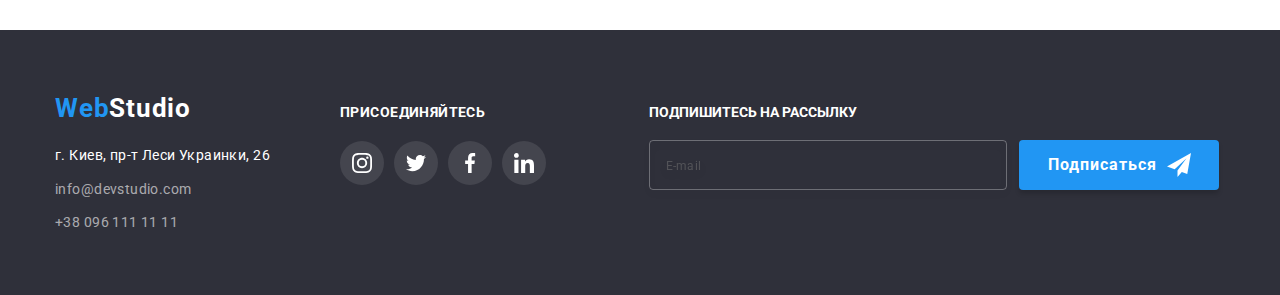
==== commit f8df55e2: "pass (first try)" ====
--- a/portfolio.html
+++ b/portfolio.html
@@ -11,14 +11,25 @@
 <link rel="stylesheet" href="https://cdnjs.cloudflare.com/ajax/libs/modern-normalize/1.1.0/modern-normalize.min.css" integrity="sha512-wpPYUAdjBVSE4KJnH1VR1HeZfpl1ub8YT/NKx4PuQ5NmX2tKuGu6U/JRp5y+Y8XG2tV+wKQpNHVUX03MfMFn9Q==" crossorigin="anonymous" referrerpolicy="no-referrer" />
 <link rel="stylesheet" href="./css/main.min.css">
 <body>
-     <header class="header">
+    <header class="header">
         <div class="container">
-<a class="logo header__logo" href="">Web<span class="part-logo">Studio</span></a>
+<a class="logo header__logo" href="">Web
+    <span class="part-logo">Studio</span>
+</a>
     <nav class="nav" >
         <ul class="nav-list">
-            <li class="list nav__item nav__margin"><a class="nav__link link" href="index.html">Студия</a></li>
-            <li class="list nav__item-current nav__margin"><a class="nav__link link" href="portfolio.html">Портфолио</a></li>
-            <li class="list nav__item nav__margin"><a class="nav__link link" href="">Контакты</a></li>
+            <li class="list nav__item nav__margin">
+                <a class="nav__link link" href="index.html">Студия
+                </a>
+            </li>
+            <li class="list nav__item-current nav__margin">
+                <a class="nav__link link" href="portfolio.html">Портфолио
+                </a>
+            </li>
+            <li class="list nav__item nav__margin">
+                <a class="nav__link link" href="">Контакты
+                </a>
+            </li>
         </ul>
 </nav>
 <div class="connect">
@@ -35,9 +46,9 @@
     </svg>+38 096 111 11 11
     </a>
 </div>
+</div>
     </header>
     <main>
-        
         <section class="portfolio-section">
             <div class="container">
             <ul class="btn-group">
@@ -47,10 +58,11 @@
                 <li class="list"><button type="button" class="main__button pointer">Дизайн</button></li>
                 <li class="list"><button type="button" class="main__button pointer">Маркетинг</button></li>
             </ul>        
-            <ul class="work-example">
-                <li class="list work-items">
-                    <a class="link link-thumb-wrap" href="">
-                    <div class="product-thumb-wrap">
+            <ul class="grid">
+                <li class="list grid__item grid__indent">
+                    <article class="product">
+                    <a class="link product__link" href="">
+                    <div class="product__thumb">
                     <img src="./images/img-notebook.jpg" alt="site dispaying on screen of notebook" width="370" height="294">
                     <p class="product-description">
                         Ресурс предлагает комплексные предложения с разным уровнем функционала и сервисов. Все это позволит посетителю получить 
@@ -58,100 +70,115 @@
                     </p>
                     </div>
                         <div class="cards-footer">
-                    <h3 class="works-title">
+                    <h3 class="product__title">
                         Технокряк
                     </h3>
-                        <p class="portfolio-font">Веб-сайт</p>
-                    </div>
-                </a>
-                </li>
-                <li class="list work-items">
-                    <a class="link" href="">
+                        <p class="product__description">Веб-сайт</p>
+                    </div>
+                </a>
+            </article>
+                </li>
+                <li class="list grid__item">
+                    <article class="product">
+                <a class="link product__link" href="">
                     <img src="./images/img-basketball.jpg" alt="basketball teams battle poster" width="370" height="294">
                     <div class="cards-footer">
-                        <h3 class="works-title">
+                        <h3 class="product__title">
                         Постер New Orlean vs Golden Star
                     </h3>
-                        <p class="portfolio-font">Дизайн</p>
-                    </div>
-                </a>
-                </li> 
-                <li class="list work-items">
-                    <a class="link" href="">
+                        <p class="product__description">Дизайн</p>
+                    </div>
+                </a>
+            </article>
+                </li> 
+                <li class="list grid__item">
+                    <article class="product">
+                    <a class="link product__link" href="">
                     <img src="./images/img-seafood.jpg" alt="seafood restaurant" width="370" height="294">
                         <div class="cards-footer">
-                            <h3 class="works-title">
+                            <h3 class="product__title">
                             Ресторан Seafood
                         </h3>
-                        <p class="portfolio-font">Приложение</p>
-                    </div>
-                </a>
-                </li> 
-                <li class="list work-items">
-                    <a class="link" href="">
+                        <p class="product__description">Приложение</p>
+                    </div>
+                </a>
+            </article>
+                </li> 
+                <li class="list grid__item">
+                    <article class="product">
+                    <a class="link product__link" href="">
                     <img src="./images/img-headphones.jpg" alt="headphones" width="370" height="294">
                     <div class="cards-footer">
-                        <h3 class="works-title">
+                        <h3 class="product__title">
                             Проект Prime
                         </h3>
-                        <p class="portfolio-font">Маркетинг</p>
-                    </div>
-                </a>
-                </li> 
-                <li class="list work-items">
-                    <a class="link" href="">
+                        <p class="product__description">Маркетинг</p>
+                    </div>
+                </a>
+            </article>
+                </li> 
+                <li class="list grid__item">
+                    <article class="product">
+                    <a class="link product__link" href="">
                     <img src="./images/img-box.jpg" alt="boxes" width="370" height="294">
                         <div class="cards-footer">
-                            <h3 class="works-title">
+                            <h3 class="product__title">
                         Проект Boxes
                         </h3>
-                        <p class="portfolio-font">Приложение</p>
-                    </div>
-                </a>
-                </li> 
-                <li class="list work-items">
-                    <a class="link" href="">
+                        <p class="product__description">Приложение</p>
+                    </div>
+                </a>
+            </article>
+                </li> 
+                <li class="list grid__item">
+                    <a class="link product__link" href="">
                     <img src="./images/img-imac.jpg" alt="imac" width="370" height="294">
                         <div class="cards-footer">
-                            <h3 class="works-title">
+                            <h3 class="product__title">
                         Inspiration has no Borders  
                         </h3>
-                        <p class="portfolio-font">Веб-сайт</p>
-                    </div>
-                </a>
-                </li> 
-                <li class="list work-items">
-                    <a class="link" href="">
+                        <p class="product__description">Веб-сайт</p>
+                    </div>
+                </a>
+                </li> 
+                <li class="list grid__item">
+                    <article class="product">
+                    <a class="link product__link" href="">
                     <img class="card-image" src="./images/img-magazine.jpg" alt="open magazine" width="370" height="294">
                         <div class="cards-footer">
-                            <h3 class="works-title">
+                            <h3 class="product__title">
                         Издание Limited Edition
                         </h3>
-                        <p class="portfolio-font">Дизайн</p>
-                    </div>
-                </a>
-                </li> 
-                <li class="list work-items">
-                    <a class="link" href="">
+                        <p class="product__description">Дизайн</p>
+                    </div>
+                </a>
+            </article>
+                </li> 
+                <li class="list grid__item">
+                    <article class="product">
+                    <a class="link product__link" href="">
                     <img class="card-image" src="./images/img-label.jpg" alt="label" width="370" height="294">
                         <div class="cards-footer">
-                            <h3 class="works-title">
+                            <h3 class="product__title">
                             Проект LAB
                         </h3>
-                        <p class="portfolio-font">Маркетинг</p>
-                    </div>
-                    </a>
-                </li> 
-                <li class="list work-items">
-                    <a class="link" href="">
+                        <p class="product__description">Маркетинг</p>
+                    </div>
+                    </a>
+                </article>
+                </li> 
+                <li class="list grid__item">
+                    <article class="product">
+                    <a class="link product__link" href="">
                     <img class="card-image" src="./images/img-macbook.jpg" alt="people work on macbook" width="370" height="294">
                     <div class="cards-footer">
-                        <h3 class="works-title">
+                        <h3 class="product__title">
                         Growing Business
                     </h3>
-                        <p class="portfolio-font">Приложение</p>
-                    </div>
-                </a>
+                        <p class="product__description">Приложение</p>
+                    </div>
+                </a>
+            </article>
                 </li>
             </ul>
         </div>
--- a/css/main.min.css
+++ b/css/main.min.css
@@ -1 +1 @@
-:root{--accent-color: #2196F3;--accent-logo-color:#000000;--hero-color:#2F303A;--main-white-color:#FFFFFF;--second-section-color:#F5F4FA;--main-font-color:#757575;--header-color:#212121;--modal-window-background:rgba(0, 0, 0, 0.1)}/*! modern-normalize v1.1.0 | MIT License | https://github.com/sindresorhus/modern-normalize */*,::before,::after{box-sizing:border-box}html{line-height:1.15;-webkit-text-size-adjust:100%;-moz-tab-size:4;tab-size:4}body{margin:0;font-family:system-ui,-apple-system,"Segoe UI",Roboto,Helvetica,Arial,sans-serif,"Apple Color Emoji","Segoe UI Emoji"}hr{height:0;color:inherit}abbr[title]{text-decoration:underline dotted}b,strong{font-weight:bolder}code,kbd,samp,pre{font-family:ui-monospace,SFMono-Regular,Consolas,"Liberation Mono",Menlo,monospace;font-size:1em}small{font-size:80%}sub,sup{font-size:75%;line-height:0;position:relative;vertical-align:baseline}sub{bottom:-0.25em}sup{top:-0.5em}table{text-indent:0;border-color:inherit}button,input,optgroup,select,textarea{font-family:inherit;font-size:100%;line-height:1.15;margin:0}button,select{text-transform:none}button,[type=button],[type=reset],[type=submit]{-webkit-appearance:button}::-moz-focus-inner{border-style:none;padding:0}:-moz-focusring{outline:1px dotted ButtonText}:-moz-ui-invalid{box-shadow:none}legend{padding:0}progress{vertical-align:baseline}::-webkit-inner-spin-button,::-webkit-outer-spin-button{height:auto}[type=search]{-webkit-appearance:textfield;outline-offset:-2px}::-webkit-search-decoration{-webkit-appearance:none}::-webkit-file-upload-button{-webkit-appearance:button;font:inherit}summary{display:list-item}body{font-family:"Roboto",monotype;color:var(--main-font-color)}p,h1,h2,h3,h4,h5,h6{margin:0}ul,ol{margin:0;padding-left:0;list-style:none}a{text-decoration:none}img{display:block;max-width:100%;height:auto}.container{width:1200px;margin:0 auto;padding-left:15px;padding-right:15px;min-height:80px}.list{list-style:none}.logo{font-family:"Raleway",sans-serif;font-weight:700;font-size:26px;line-height:1.1923076923;letter-spacing:.03em;color:var(--accent-color);margin:15 24 0 25;transition-duration:250ms;transition-timing-function:cubic-bezier(0.4, 0, 0.2, 1)}.logo:hover{color:var(--accent-color)}.part-logo{color:var(--accent-logo-color);margin-right:93px}.part-logo:hover,.part-logo:focus{color:var(--accent-color)}.header{color:var(--main-white-color);border-bottom:1px solid #ececec}.header .container{display:flex;align-items:center}.nav-list{display:flex}.nav__item{padding-top:30px;padding-bottom:30px}.nav__item:not(:last-child){margin-right:50px}.nav__item-current{margin-right:50px}.nav__link{font-size:14px;font-weight:500;letter-spacing:.02em;line-height:1.14;color:var(--accent-logo-color);padding-top:10px;padding-bottom:10px;transition-duration:250ms;transition-timing-function:cubic-bezier(0.4, 0, 0.2, 1)}.nav__link:hover,.nav__link :focus{color:var(--accent-color)}.nav__item-current{display:flex;position:relative;align-items:center}.nav__item-current a{color:var(--accent-color)}.nav__item-current::after{content:"";position:absolute;width:100%;height:4px;background-color:var(--accent-color);border-radius:2px;box-shadow:0px 4px 4px rgba(0,0,0,.25);bottom:-2px;left:0}.connect{display:flex;margin-left:auto}.connect a{display:flex;font-size:14px;font-weight:500;letter-spacing:.02em;line-height:1.14;color:var(--main-font-color);padding-top:15px;padding-bottom:15px;align-items:center;transition-duration:250ms;transition-timing-function:cubic-bezier(0.4, 0, 0.2, 1)}.connect a:hover,.connect a:focus{color:var(--accent-color)}.connect__mail{margin-right:30px}.head-phone{margin-right:10px;align-items:center;fill:currentColor}.head-envelope{margin-right:10px;fill:currentColor}.hero{width:1600px;margin:0 auto;background-image:linear-gradient(rgba(47, 48, 58, 0.4), rgba(47, 48, 58, 0.4)),url(../images/hero-img.jpg);background-color:var(--hero-color);background-repeat:no-repeat;background-size:cover}.hero-container{display:block;padding-top:200px;padding-bottom:200px}.hero__header{font-size:44px;font-weight:900;letter-spacing:.06em;line-height:1.36;text-align:center;text-transform:uppercase;color:var(--main-white-color);max-width:696px;margin:0 auto 30px}.hero__button{min-width:200px;height:50px;justify-content:center;font-family:"Roboto",monotype;font-weight:700;font-size:16px;line-height:1.875;align-items:center;letter-spacing:.06em;color:var(--main-white-color);background-color:var(--accent-color);border-radius:4px;margin:0 500px;border:none}.hero__button:hover,.hero__button:focus{color:var(--main-white-color);box-shadow:0px 4px 4px rgba(0,0,0,.15)}.pointer{cursor:pointer}.spec__list{min-width:270px}.spec__list .list:not(:last-child){margin-right:30px}.container .spec__list{display:flex}.spec__list--indent{margin-top:30px}.specific{padding-top:94px;padding-bottom:94px}.head-spec-list{font-size:14px;font-weight:700;letter-spacing:.03em;line-height:1.14;text-transform:uppercase;color:var(--header-color);margin-bottom:10px}.main-font{font-size:14px;letter-spacing:.03em;line-height:1.7}.list.list__antenna::before{display:block;content:"";min-width:270px;height:120px;background-color:var(--second-section-color);background-image:url(../svg/SVG/antenna-1.svg);background-repeat:no-repeat;background-size:70px 70px;background-position:center;border-radius:4px}.list.list__clock::before{display:block;content:"";min-width:270px;height:120px;background-color:var(--second-section-color);background-image:url(../svg/SVG/clock-1.svg);background-repeat:no-repeat;background-size:70px 70px;background-position:center;border-radius:4px}.list.list__diagram::before{display:block;content:"";min-width:270px;height:120px;background-color:var(--second-section-color);background-image:url(../svg/SVG/diagram-1.svg);background-repeat:no-repeat;background-size:70px 70px;background-position:center;border-radius:4px}.list.list__astronaut::before{display:block;content:"";min-width:270px;height:120px;background-color:var(--second-section-color);background-image:url(../svg/SVG/astronaut-1.svg);background-repeat:no-repeat;background-size:70px 70px;background-position:center;border-radius:4px;margin-bottom:30px}.work{padding-bottom:94px}.work__header{font-size:36px;font-weight:700;letter-spacing:.03em;line-height:1.17;text-align:center;color:var(--header-color)}.header__indent{margin-bottom:50px}.our-work-card{position:relative}.work-bottom-text{display:inline-block;font-size:14px;font-weight:700;letter-spacing:.03em;line-height:1.14;color:var(--main-white-color);text-align:center;vertical-align:top;text-transform:uppercase;padding:27px 0;content:"";position:absolute;bottom:0;width:100%;background-color:rgba(47,48,58,.8)}.work__list{display:flex}.work__list .list:not(:last-child){margin-right:30px}.work.container{padding-top:94px;padding-bottom:94px}.worker-soc-icon-team{fill:#afb1b8}.social-links:hover .worker-soc-icon-team{fill:#fff}.social-links:focus .worker-soc-icon-team{fill:#fff}.team{background-color:var(--second-section-color);padding-top:94px;padding-bottom:94px}.team__list{display:flex}.team__item{width:270px;min-height:368px;box-shadow:0px 1px 3px rgba(0,0,0,.12),0px 1px 1px rgba(0,0,0,.14),0px 2px 1px rgba(0,0,0,.2);border-radius:0px 0px 4px 4px}.team__item:not(:last-child){margin-right:30px}.card-image{max-width:100%;height:auto;display:block}.card-header{margin:0;padding:30px 0;background-color:var(--main-white-color);border-radius:0px 0px 4px 4px}.section-header{font-size:36px;font-weight:700;letter-spacing:.03em;line-height:1.17;text-align:center;color:var(--header-color)}.works-title-first{font-size:16px;font-weight:500;letter-spacing:.03em;line-height:1.18;text-align:center;margin-bottom:10px;color:var(--header-color)}.team-workers{text-align:center}.social-network-list{display:flex;justify-content:center}.soc-item{width:44px;height:44px;margin-right:10px;border-radius:50%}.soc-item :last-child{margin-right:0}.social__links{width:100%;height:100%;border-radius:50%;display:flex;justify-content:center;align-items:center;transition-duration:250ms;transition-timing-function:cubic-bezier(0.4, 0, 0.2, 1)}.social__links:hover,.social__links:focus{background-color:var(--accent-color)}.social__links:hover .worker-soc-icon-team,.social__links:focus .worker-soc-icon-team{fill:#fff}.our-company{display:flex}.clients__icon{width:170px;height:92px;height:41px;width:47px;padding:16px 32px}.client-link{display:flex;width:170px;height:92px;display:flex;justify-content:center;align-items:center;border:1px solid #afb1b8;fill:#afb1b8;border-radius:4px;transition-duration:250ms;transition-timing-function:cubic-bezier(0.4, 0, 0.2, 1)}.client-link svg{width:100%;height:100%}.client-link:hover,.client-link :focus{border-color:var(--accent-color)}.client-link:hover .clients__icon,.client-link:focus .clients__icon{fill:var(--accent-color)}.clients{padding-top:94px;padding-bottom:94px}.client-item:not(:last-child){margin-right:30px}.footer__logo{font-size:26px;font-weight:700;letter-spacing:.03em;line-height:1.2;color:var(--accent-color);transition-duration:250ms;transition-timing-function:cubic-bezier(0.4, 0, 0.2, 1)}.footer__logo:hover,.footer__logo:focus{color:var(--accent-color)}.footer__logo--part{font-size:26px;font-weight:700;letter-spacing:.03em;line-height:1.2;color:var(--main-white-color)}.footer__logo--part:hover{color:var(--accent-color)}.footer__logo{margin-bottom:20px}.footer{padding-top:60px;padding-bottom:60px;background-color:var(--hero-color)}.footer a{display:block}.contact-wrap.container{display:flex;align-items:baseline}.footer__link{font-family:"Roboto",monotype;font-size:14px;letter-spacing:.03em;line-height:1.7;color:rgba(255,255,255,.6);transition-duration:250ms;transition-timing-function:cubic-bezier(0.4, 0, 0.2, 1)}.footer__link:hover,.footer__link:focus{color:var(--accent-color)}address{font-size:14px;letter-spacing:.03em;line-height:1.7;font-style:normal;color:var(--main-white-color)}address :hover,address :focus{color:var(--accent-color)}.footer__link:not(:last-child){margin-bottom:10px}.adress{margin-bottom:10px}.social-network-footer{display:flex;flex-direction:column;margin-left:70px}.join{font-size:14px;font-weight:700;letter-spacing:.03em;line-height:1.14;text-transform:uppercase;color:var(--main-white-color)}.join__indent{margin-top:10;margin-bottom:0}.social-network-list{display:flex;margin-top:20px}.social-network-list .social-links{padding:12px;width:44px;height:44px;display:block;border-radius:50%;background-color:rgba(255,255,255,.1)}.social-links:hover,.social-links:focus{background-color:var(--accent-color)}.worker-soc-icon{fill:var(--main-white-color)}.social-links:hover .worker-soc-icon{fill:#fff}.social-links:focus .worker-soc-icon{fill:#fff}.footer-link:hover{color:var(--accent-color)}.footer-form{display:flex;align-items:flex-end}.footer-mail-input{display:flex;flex-direction:column}.footer-mail-input .helper::placeholder{color:rgba(255,255,255,.6)}.footer-mail-input label{font-weight:700;font-size:14px;line-height:1.142;text-transform:uppercase;color:var(--main-white-color)}.sign-helper{margin-top:20px;padding-top:15px;padding-right:16px;padding-bottom:15px;padding-left:16px;width:358px;border:1px solid rgba(255,255,255,.3);filter:drop-shadow(0px 4px 4px rgba(0, 0, 0, 0.15));border-radius:4px;background-color:rgba(0,0,0,0);color:var(--main-white-color);cursor:pointer}.footer-form-container{padding-top:14px;margin-left:93px}.sign-button{margin-left:12px;padding-top:10px;padding-right:28px;padding-bottom:10px;padding-left:29px;display:flex;align-items:center;font-weight:700;font-size:16px;line-height:1.875;letter-spacing:.06em;color:var(--main-white-color);background-color:var(--accent-color);border:0;box-shadow:0px 4px 4px rgba(0,0,0,.15);border-radius:4px;cursor:pointer}.footer-form-icon{margin-left:10px}.backdrop{width:100%;height:100vh;background-color:var(--modal-window-background);position:fixed;border:solid 1px var(--modal-window-background);top:0;transition-duration:250ms;transition-timing-function:cubic-bezier(0.4, 0, 0.2, 1);transition-delay:50ms}.backdrop.is-hidden .modal{transform:translate(0) scale(0.1);transform:rotate(180deg)}.modal{width:528px;min-height:581px;background-color:var(--main-white-color);border-radius:5px;box-shadow:0px 1px 3px rgba(0,0,0,.12),0px 1px 1px rgba(0,0,0,.14),0px 2px 1px rgba(0,0,0,.2);position:absolute;top:50%;left:50%;transform:translate(-50%, -50%) scale(1) rotate(0);transition:transform 300ms;padding:40px}.modal__title{font-size:20px;font-weight:700;letter-spacing:.03em;line-height:1.15;color:var(--header-color);margin-bottom:12px}.modal-close-button{position:absolute;top:8px;right:8px;width:30px;height:30px;border-radius:50%;padding:0;background-color:var(--main-white-color);border-color:var(--modal-window-background);outline:rgba(0,0,0,0);transition-duration:250ms;transition-timing-function:cubic-bezier(0.4, 0, 0.2, 1)}.modal-close-button:hover,.modal-close-button:focus{fill:var(--accent-color);cursor:pointer}.is-hidden{visibility:hidden;opacity:0;pointer-events:none}.modal-field{position:relative}.modal-input{width:100%;margin-bottom:10px;height:40px;border:1px solid rgba(33,33,33,.2);border-radius:4px;background-color:var(--main-white-color);padding-left:42px;padding-top:12px;padding-bottom:12px;color:var(--header-color);outline:rgba(0,0,0,0);transition-duration:250ms;transition-timing-function:cubic-bezier(0.4, 0, 0.2, 1);margin-top:4px}.modal-input:hover,.modal-input:focus{border-color:var(--accent-color);cursor:pointer}.modal-input::placeholder{font-size:12px;font-weight:400;letter-spacing:.01em;line-height:1.15;color:var(--main-font-color);outline:rgba(0,0,0,0)}.modal-input:hover+.modal-icon,.modal-input:focus+.modal-icon{fill:var(--accent-color)}.modal-icon{position:absolute;top:50%;left:15px;transform:translateY(-15%);transition-duration:250ms;transition-timing-function:cubic-bezier(0.4, 0, 0.2, 1)}.check-text{color:#2f303a;font-size:14px;display:flex}.check-text::before{content:"";width:16px;height:12px;border:2px solid #000;border-radius:3px;margin-right:5px}.modal-button{width:200px;height:50px;left:700px;top:712px;background:var(--accent-color);box-shadow:0px 4px 4px rgba(0,0,0,.15);border-radius:4px;border:none;font-size:16px;font-weight:700;letter-spacing:.06em;line-height:1.88;display:flex;justify-content:center;align-items:center;text-align:center;color:var(--main-white-color);outline:rgba(0,0,0,0);margin:0 auto;transition-duration:250ms;transition-timing-function:cubic-bezier(0.4, 0, 0.2, 1)}.modal-button:hover,.modal-button:focus{box-shadow:inset 0 0 10px 5px rgba(0,0,0,.3)}.modal-label{font-size:12px;letter-spacing:.01em;line-height:1.16;color:var(--main-font-color);padding-bottom:4px}.modal-text{width:100%;height:120px;border:1px solid rgba(33,33,33,.2);border-radius:4px;resize:none;font-size:12px;letter-spacing:.01em;line-height:1.16;color:var(--header-color);padding:12px 16px;outline:rgba(0,0,0,0);margin-top:4px;margin-bottom:20px}.modal-text:hover,.modal-text:focus{border-color:var(--accent-color);cursor:pointer}:last-child::placeholder{font-size:12px;letter-spacing:.01em;line-height:1.16;color:rgba(117,117,117,.5)}.modal-check{font-size:14px;letter-spacing:.03em;line-height:1.7;outline:rgba(0,0,0,0);transition-duration:250ms;transition-timing-function:cubic-bezier(0.4, 0, 0.2, 1)}.modal-check:checked+.checkbox-label::before{background-color:var(--accent-color);background-image:url(../svg/SVG/apply.svg);border:none;background-repeat:no-repeat;background-position:center}.modal-check:focus+.checkbox-label::before{border-color:var(--accent-color)}.modal-field{border-color:rgba(0,0,0,0);width:100%;padding:0}.modal-field-check{padding-top:0;margin-top:0;margin-bottom:30px;padding:0}.checkbox-label{display:flex;font-size:14px;letter-spacing:.03em;line-height:1.7;color:var(--main-font-color);align-items:center}.checkbox-label::before{content:"";width:16px;height:15px;border:2px solid var(--accent-logo-color);border-radius:3px;margin-right:8px}label .checkbox-label::before{margin-left:15px}.privacy-link{font-size:14px;letter-spacing:.03em;line-height:1.7;text-decoration-line:underline;color:var(--accent-color);margin:0;padding-left:3px}.visually-hidden{position:absolute;white-space:nowrap;width:1px;height:1px;overflow:hidden;border:0;padding:0;clip:rect(0 0 0 0);clip-path:inset(50%);margin:-1px}.main__button{font-size:16px;font-weight:500;letter-spacing:.03em;line-height:1.6;text-align:center;color:var(--header-color);background-color:var(--second-section-color);border:0px;border-radius:4px;transition-duration:250ms;transition-timing-function:cubic-bezier(0.4, 0, 0.2, 1)}.main__button:hover,.main__button:focus{background:var(--accent-color);color:var(--main-white-color);box-shadow:0px 3px 1px rgba(0,0,0,.1),0px 1px 2px rgba(0,0,0,.08),0px 2px 2px rgba(0,0,0,.12);border-radius:4px}.btn-group{display:flex;justify-content:center;margin-bottom:50px}.btn-group button{padding:8px 22px;border:none}.btn-group .list+.list{margin-left:8px}.works-title{font-weight:700;font-size:18px;line-height:2;letter-spacing:.06em;color:var(--header-color);transition-duration:250ms;transition-timing-function:cubic-bezier(0.4, 0, 0.2, 1)}.portfolio-font{font-size:16px;line-height:1.875;letter-spacing:.03em;color:var(--main-font-color);font-size:16px;line-height:1.875;letter-spacing:.03em}.portfolio-section{background-color:var(--main-white-color);padding-top:94px;padding-bottom:94px}.work-example{display:flex;flex-wrap:wrap;justify-content:center}.work-items:nth-child(-n+6){margin-bottom:30px}.work-items{min-width:calc((100% - 90px)/3);border-bottom:solid 1px #eee}.work-items{margin-right:30px}.work-items:nth-child(3n){margin-right:0}.product{display:block;width:370px}.product-thumb-wrap{position:relative;overflow:hidden}.product-description{position:absolute;font-weight:400;top:0;width:100%;min-height:100%;background-color:rgba(33,150,243,.9);font-size:18px;line-height:28px;color:var(--main-white-color);letter-spacing:.03em;padding:63px 24px;transform:translateY(100%);transition-duration:250ms;transition-timing-function:cubic-bezier(0.4, 0, 0.2, 1)}.link-thumb-wrap{display:block}.work-items:hover .product-description,.work-items:focus .product-description{transform:translateY(0%)}.cards-footer{padding:20px 24px 20px 24px;border-left:solid 1px #eee;border-right:solid 1px #eee}.work-items.link :focus{box-shadow:0px 1px 1px rgba(0,0,0,.12),0px 4px 4px rgba(0,0,0,.06),1px 4px 6px rgba(0,0,0,.16)}.work-items:hover{box-shadow:0px 1px 1px rgba(0,0,0,.12),0px 4px 4px rgba(0,0,0,.06),1px 4px 6px rgba(0,0,0,.16);cursor:pointer}/*# sourceMappingURL=main.min.css.map */+:root{--accent-color: #2196F3;--accent-logo-color:#000000;--hero-color:#2F303A;--main-white-color:#FFFFFF;--second-section-color:#F5F4FA;--main-font-color:#757575;--header-color:#212121;--modal-window-background:rgba(0, 0, 0, 0.1)}/*! modern-normalize v1.1.0 | MIT License | https://github.com/sindresorhus/modern-normalize */*,::before,::after{box-sizing:border-box}html{line-height:1.15;-webkit-text-size-adjust:100%;-moz-tab-size:4;tab-size:4}body{margin:0;font-family:system-ui,-apple-system,"Segoe UI",Roboto,Helvetica,Arial,sans-serif,"Apple Color Emoji","Segoe UI Emoji"}hr{height:0;color:inherit}abbr[title]{text-decoration:underline dotted}b,strong{font-weight:bolder}code,kbd,samp,pre{font-family:ui-monospace,SFMono-Regular,Consolas,"Liberation Mono",Menlo,monospace;font-size:1em}small{font-size:80%}sub,sup{font-size:75%;line-height:0;position:relative;vertical-align:baseline}sub{bottom:-0.25em}sup{top:-0.5em}table{text-indent:0;border-color:inherit}button,input,optgroup,select,textarea{font-family:inherit;font-size:100%;line-height:1.15;margin:0}button,select{text-transform:none}button,[type=button],[type=reset],[type=submit]{-webkit-appearance:button}::-moz-focus-inner{border-style:none;padding:0}:-moz-focusring{outline:1px dotted ButtonText}:-moz-ui-invalid{box-shadow:none}legend{padding:0}progress{vertical-align:baseline}::-webkit-inner-spin-button,::-webkit-outer-spin-button{height:auto}[type=search]{-webkit-appearance:textfield;outline-offset:-2px}::-webkit-search-decoration{-webkit-appearance:none}::-webkit-file-upload-button{-webkit-appearance:button;font:inherit}summary{display:list-item}body{font-family:"Roboto",monotype;color:var(--main-font-color)}p,h1,h2,h3,h4,h5,h6{margin:0}ul,ol{margin:0;padding-left:0;list-style:none}a{text-decoration:none}img{display:block;max-width:100%;height:auto}.container{width:1200px;margin:0 auto;padding-left:15px;padding-right:15px;min-height:80px}.list{list-style:none}.logo{font-family:"Raleway",sans-serif;font-weight:700;font-size:26px;line-height:1.1923076923;letter-spacing:.03em;color:var(--accent-color);margin:15 24 0 25;transition-duration:250ms;transition-timing-function:cubic-bezier(0.4, 0, 0.2, 1)}.logo:hover{color:var(--accent-color)}.part-logo{color:var(--accent-logo-color);margin-right:93px}.part-logo:hover,.part-logo:focus{color:var(--accent-color)}.header{color:var(--main-white-color);border-bottom:1px solid #ececec}.header .container{display:flex;align-items:center}.nav-list{display:flex}.nav__item{padding-top:30px;padding-bottom:30px}.nav__item:not(:last-child){margin-right:50px}.nav__item-current{margin-right:50px}.nav__link{font-size:14px;font-weight:500;letter-spacing:.02em;line-height:1.14;color:var(--accent-logo-color);padding-top:10px;padding-bottom:10px;transition-duration:250ms;transition-timing-function:cubic-bezier(0.4, 0, 0.2, 1)}.nav__link:hover,.nav__link:focus{color:var(--accent-color)}.nav__item-current{display:flex;position:relative;align-items:center}.nav__item-current a{color:var(--accent-color)}.nav__item-current::after{content:"";position:absolute;width:100%;height:4px;background-color:var(--accent-color);border-radius:2px;box-shadow:0px 4px 4px rgba(0,0,0,.25);bottom:-2px;left:0}.connect{display:flex;margin-left:auto}.connect a{display:flex;font-size:14px;font-weight:500;letter-spacing:.02em;line-height:1.14;color:var(--main-font-color);padding-top:15px;padding-bottom:15px;align-items:center;transition-duration:250ms;transition-timing-function:cubic-bezier(0.4, 0, 0.2, 1)}.connect a:hover,.connect a:focus{color:var(--accent-color)}.connect__mail{margin-right:30px}.head-phone{margin-right:10px;align-items:center;fill:currentColor}.head-envelope{margin-right:10px;fill:currentColor}.hero{width:1600px;margin:0 auto;background-image:linear-gradient(rgba(47, 48, 58, 0.4), rgba(47, 48, 58, 0.4)),url(../images/hero-img.jpg);background-color:var(--hero-color);background-repeat:no-repeat;background-size:cover}.hero-container{display:block;padding-top:200px;padding-bottom:200px}.hero__header{font-size:44px;font-weight:900;letter-spacing:.06em;line-height:1.36;text-align:center;text-transform:uppercase;color:var(--main-white-color);max-width:696px;margin:0 auto 30px}.hero__button{min-width:200px;height:50px;justify-content:center;font-family:"Roboto",monotype;font-weight:700;font-size:16px;line-height:1.875;align-items:center;letter-spacing:.06em;color:var(--main-white-color);background-color:var(--accent-color);border-radius:4px;margin:0 500px;border:none}.hero__button:hover,.hero__button:focus{color:var(--main-white-color);box-shadow:0px 4px 4px rgba(0,0,0,.15)}.pointer{cursor:pointer}.spec__list{min-width:270px}.spec__list .list:not(:last-child){margin-right:30px}.container .spec__list{display:flex}.spec__list--indent{margin-top:30px}.specific{padding-top:94px;padding-bottom:94px}.head-spec-list{font-size:14px;font-weight:700;letter-spacing:.03em;line-height:1.14;text-transform:uppercase;color:var(--header-color);margin-bottom:10px}.main-font{font-size:14px;letter-spacing:.03em;line-height:1.7}.list.list__antenna::before{display:block;content:"";min-width:270px;height:120px;background-color:var(--second-section-color);background-image:url(../svg/SVG/antenna-1.svg);background-repeat:no-repeat;background-size:70px 70px;background-position:center;border-radius:4px}.list.list__clock::before{display:block;content:"";min-width:270px;height:120px;background-color:var(--second-section-color);background-image:url(../svg/SVG/clock-1.svg);background-repeat:no-repeat;background-size:70px 70px;background-position:center;border-radius:4px}.list.list__diagram::before{display:block;content:"";min-width:270px;height:120px;background-color:var(--second-section-color);background-image:url(../svg/SVG/diagram-1.svg);background-repeat:no-repeat;background-size:70px 70px;background-position:center;border-radius:4px}.list.list__astronaut::before{display:block;content:"";min-width:270px;height:120px;background-color:var(--second-section-color);background-image:url(../svg/SVG/astronaut-1.svg);background-repeat:no-repeat;background-size:70px 70px;background-position:center;border-radius:4px;margin-bottom:30px}.work{padding-bottom:94px}.work__header{font-size:36px;font-weight:700;letter-spacing:.03em;line-height:1.17;text-align:center;color:var(--header-color)}.header__indent{margin-bottom:50px}.our-work-card{position:relative}.work-bottom-text{display:inline-block;font-size:14px;font-weight:700;letter-spacing:.03em;line-height:1.14;color:var(--main-white-color);text-align:center;vertical-align:top;text-transform:uppercase;padding:27px 0;content:"";position:absolute;bottom:0;width:100%;background-color:rgba(47,48,58,.8)}.work__list{display:flex}.work__list .list:not(:last-child){margin-right:30px}.work.container{padding-top:94px;padding-bottom:94px}.worker-soc-icon-team{fill:#afb1b8}.social-links:hover .worker-soc-icon-team{fill:#fff}.social-links:focus .worker-soc-icon-team{fill:#fff}.team{background-color:var(--second-section-color);padding-top:94px;padding-bottom:94px}.team__list{display:flex}.team__item{width:270px;min-height:368px;box-shadow:0px 1px 3px rgba(0,0,0,.12),0px 1px 1px rgba(0,0,0,.14),0px 2px 1px rgba(0,0,0,.2);border-radius:0px 0px 4px 4px}.team__item:not(:last-child){margin-right:30px}.card-image{max-width:100%;height:auto;display:block}.card-header{margin:0;padding:30px 0;background-color:var(--main-white-color);border-radius:0px 0px 4px 4px}.section-header{font-size:36px;font-weight:700;letter-spacing:.03em;line-height:1.17;text-align:center;color:var(--header-color)}.works-title-first{font-size:16px;font-weight:500;letter-spacing:.03em;line-height:1.18;text-align:center;margin-bottom:10px;color:var(--header-color)}.team-workers{text-align:center}.social-network-list{display:flex;justify-content:center}.soc-item{width:44px;height:44px;margin-right:10px;border-radius:50%}.soc-item :last-child{margin-right:0}.social__links{width:100%;height:100%;border-radius:50%;display:flex;justify-content:center;align-items:center;transition-duration:250ms;transition-timing-function:cubic-bezier(0.4, 0, 0.2, 1)}.social__links:hover,.social__links:focus{background-color:var(--accent-color)}.social__links:hover .worker-soc-icon-team,.social__links:focus .worker-soc-icon-team{fill:#fff}.our-company{display:flex}.clients__icon{width:170px;height:92px;height:41px;width:47px;padding:16px 32px}.client-link{display:flex;width:170px;height:92px;display:flex;justify-content:center;align-items:center;border:1px solid #afb1b8;fill:#afb1b8;border-radius:4px;transition-duration:250ms;transition-timing-function:cubic-bezier(0.4, 0, 0.2, 1)}.client-link svg{width:100%;height:100%}.client-link:hover,.client-link :focus{border-color:var(--accent-color)}.client-link:hover .clients__icon,.client-link:focus .clients__icon{fill:var(--accent-color)}.clients{padding-top:94px;padding-bottom:94px}.client-item:not(:last-child){margin-right:30px}.footer__logo{font-size:26px;font-weight:700;letter-spacing:.03em;line-height:1.2;color:var(--accent-color);transition-duration:250ms;transition-timing-function:cubic-bezier(0.4, 0, 0.2, 1)}.footer__logo:hover,.footer__logo:focus{color:var(--accent-color)}.footer__logo--part{font-size:26px;font-weight:700;letter-spacing:.03em;line-height:1.2;color:var(--main-white-color)}.footer__logo--part:hover{color:var(--accent-color)}.footer__logo{margin-bottom:20px}.footer{padding-top:60px;padding-bottom:60px;background-color:var(--hero-color)}.footer a{display:block}.contact-wrap.container{display:flex;align-items:baseline}.footer__link{font-family:"Roboto",monotype;font-size:14px;letter-spacing:.03em;line-height:1.7;color:rgba(255,255,255,.6);transition-duration:250ms;transition-timing-function:cubic-bezier(0.4, 0, 0.2, 1)}.footer__link:hover,.footer__link:focus{color:var(--accent-color)}address{font-size:14px;letter-spacing:.03em;line-height:1.7;font-style:normal;color:var(--main-white-color)}address :hover,address :focus{color:var(--accent-color)}.footer__link:not(:last-child){margin-bottom:10px}.adress{margin-bottom:10px}.social-network-footer{display:flex;flex-direction:column;margin-left:70px}.join{font-size:14px;font-weight:700;letter-spacing:.03em;line-height:1.14;text-transform:uppercase;color:var(--main-white-color)}.join__indent{margin-top:10;margin-bottom:0}.social-network-list{display:flex;margin-top:20px}.social-network-list .social-links{padding:12px;width:44px;height:44px;display:block;border-radius:50%;background-color:rgba(255,255,255,.1)}.social-links:hover,.social-links:focus{background-color:var(--accent-color)}.worker-soc-icon{fill:var(--main-white-color)}.social-links:hover .worker-soc-icon{fill:#fff}.social-links:focus .worker-soc-icon{fill:#fff}.footer-link:hover{color:var(--accent-color)}.footer-form{display:flex;align-items:flex-end}.footer-mail-input{display:flex;flex-direction:column}.footer-mail-input .helper::placeholder{color:rgba(255,255,255,.6)}.footer-mail-input label{font-weight:700;font-size:14px;line-height:1.142;text-transform:uppercase;color:var(--main-white-color)}.sign-helper{margin-top:20px;padding-top:15px;padding-right:16px;padding-bottom:15px;padding-left:16px;width:358px;border:1px solid rgba(255,255,255,.3);filter:drop-shadow(0px 4px 4px rgba(0, 0, 0, 0.15));border-radius:4px;background-color:rgba(0,0,0,0);color:var(--main-white-color);cursor:pointer}.footer-form-container{padding-top:14px;margin-left:93px}.sign-button{margin-left:12px;padding-top:10px;padding-right:28px;padding-bottom:10px;padding-left:29px;display:flex;align-items:center;font-weight:700;font-size:16px;line-height:1.875;letter-spacing:.06em;color:var(--main-white-color);background-color:var(--accent-color);border:0;box-shadow:0px 4px 4px rgba(0,0,0,.15);border-radius:4px;cursor:pointer}.footer-form-icon{margin-left:10px}.backdrop{width:100%;height:100vh;background-color:var(--modal-window-background);position:fixed;border:solid 1px var(--modal-window-background);top:0;transition-duration:250ms;transition-timing-function:cubic-bezier(0.4, 0, 0.2, 1);transition-delay:50ms}.backdrop.is-hidden .modal{transform:translate(0) scale(0.1);transform:rotate(180deg)}.modal{width:528px;min-height:581px;background-color:var(--main-white-color);border-radius:5px;box-shadow:0px 1px 3px rgba(0,0,0,.12),0px 1px 1px rgba(0,0,0,.14),0px 2px 1px rgba(0,0,0,.2);position:absolute;top:50%;left:50%;transform:translate(-50%, -50%) scale(1) rotate(0);transition:transform 300ms;padding:40px}.modal__title{font-size:20px;font-weight:700;letter-spacing:.03em;line-height:1.15;color:var(--header-color);margin-bottom:12px}.modal-close-button{position:absolute;top:8px;right:8px;width:30px;height:30px;border-radius:50%;padding:0;background-color:var(--main-white-color);border-color:var(--modal-window-background);outline:rgba(0,0,0,0);transition-duration:250ms;transition-timing-function:cubic-bezier(0.4, 0, 0.2, 1)}.modal-close-button:hover,.modal-close-button:focus{fill:var(--accent-color);cursor:pointer}.is-hidden{visibility:hidden;opacity:0;pointer-events:none}.modal-field{position:relative}.modal-input{width:100%;margin-bottom:10px;height:40px;border:1px solid rgba(33,33,33,.2);border-radius:4px;background-color:var(--main-white-color);padding-left:42px;padding-top:12px;padding-bottom:12px;color:var(--header-color);outline:rgba(0,0,0,0);transition-duration:250ms;transition-timing-function:cubic-bezier(0.4, 0, 0.2, 1);margin-top:4px}.modal-input:hover,.modal-input:focus{border-color:var(--accent-color);cursor:pointer}.modal-input::placeholder{font-size:12px;font-weight:400;letter-spacing:.01em;line-height:1.15;color:var(--main-font-color);outline:rgba(0,0,0,0)}.modal-input:hover+.modal-icon,.modal-input:focus+.modal-icon{fill:var(--accent-color)}.modal-icon{position:absolute;top:50%;left:15px;transform:translateY(-15%);transition-duration:250ms;transition-timing-function:cubic-bezier(0.4, 0, 0.2, 1)}.check-text{color:#2f303a;font-size:14px;display:flex}.check-text::before{content:"";width:16px;height:12px;border:2px solid #000;border-radius:3px;margin-right:5px}.modal-button{width:200px;height:50px;left:700px;top:712px;background:var(--accent-color);box-shadow:0px 4px 4px rgba(0,0,0,.15);border-radius:4px;border:none;font-size:16px;font-weight:700;letter-spacing:.06em;line-height:1.88;display:flex;justify-content:center;align-items:center;text-align:center;color:var(--main-white-color);outline:rgba(0,0,0,0);margin:0 auto;transition-duration:250ms;transition-timing-function:cubic-bezier(0.4, 0, 0.2, 1)}.modal-button:hover,.modal-button:focus{box-shadow:inset 0 0 10px 5px rgba(0,0,0,.3)}.modal-label{font-size:12px;letter-spacing:.01em;line-height:1.16;color:var(--main-font-color);padding-bottom:4px}.modal-text{width:100%;height:120px;border:1px solid rgba(33,33,33,.2);border-radius:4px;resize:none;font-size:12px;letter-spacing:.01em;line-height:1.16;color:var(--header-color);padding:12px 16px;outline:rgba(0,0,0,0);margin-top:4px;margin-bottom:20px}.modal-text:hover,.modal-text:focus{border-color:var(--accent-color);cursor:pointer}:last-child::placeholder{font-size:12px;letter-spacing:.01em;line-height:1.16;color:rgba(117,117,117,.5)}.modal-check{font-size:14px;letter-spacing:.03em;line-height:1.7;outline:rgba(0,0,0,0);transition-duration:250ms;transition-timing-function:cubic-bezier(0.4, 0, 0.2, 1)}.modal-check:checked+.checkbox-label::before{background-color:var(--accent-color);background-image:url(../svg/SVG/apply.svg);border:none;background-repeat:no-repeat;background-position:center}.modal-check:focus+.checkbox-label::before{border-color:var(--accent-color)}.modal-field{border-color:rgba(0,0,0,0);width:100%;padding:0}.modal-field-check{padding-top:0;margin-top:0;margin-bottom:30px;padding:0}.checkbox-label{display:flex;font-size:14px;letter-spacing:.03em;line-height:1.7;color:var(--main-font-color);align-items:center}.checkbox-label::before{content:"";width:16px;height:15px;border:2px solid var(--accent-logo-color);border-radius:3px;margin-right:8px}label .checkbox-label::before{margin-left:15px}.privacy-link{font-size:14px;letter-spacing:.03em;line-height:1.7;text-decoration-line:underline;color:var(--accent-color);margin:0;padding-left:3px}.visually-hidden{position:absolute;white-space:nowrap;width:1px;height:1px;overflow:hidden;border:0;padding:0;clip:rect(0 0 0 0);clip-path:inset(50%);margin:-1px}.main__button{font-size:16px;font-weight:500;letter-spacing:.03em;line-height:1.6;text-align:center;color:var(--header-color);background-color:var(--second-section-color);border:0px;border-radius:4px;transition-duration:250ms;transition-timing-function:cubic-bezier(0.4, 0, 0.2, 1)}.main__button:hover,.main__button:focus{background:var(--accent-color);color:var(--main-white-color);box-shadow:0px 3px 1px rgba(0,0,0,.1),0px 1px 2px rgba(0,0,0,.08),0px 2px 2px rgba(0,0,0,.12);border-radius:4px}.btn-group{display:flex;justify-content:center;margin-bottom:50px}.btn-group button{padding:8px 22px;border:none}.btn-group .list+.list{margin-left:8px}.grid{display:flex;flex-wrap:wrap;justify-content:center}.grid__item{min-width:calc((100% - 90px)/3);border-bottom:solid 1px #eee;margin-right:30px}.grid__item:nth-child(3n){margin-right:0}.grid__item:nth-child(-n+6){margin-bottom:30px}.grid__item:hover .product-description,.grid__item:focus .product-description{transform:translateY(0%)}.grid__item:hover,.grid__item:focus{box-shadow:0px 1px 1px rgba(0,0,0,.12),0px 4px 4px rgba(0,0,0,.06),1px 4px 6px rgba(0,0,0,.16)}.product__title{font-size:18px;font-weight:700;letter-spacing:.06em;line-height:2;color:var(--header-color);transition-duration:250ms;transition-timing-function:cubic-bezier(0.4, 0, 0.2, 1)}.product__description{font-size:16px;letter-spacing:.03em;line-height:2;color:var(--main-font-color)}.portfolio-section{background-color:var(--main-white-color);padding-top:94px;padding-bottom:94px}.product{display:block;width:370px}.product__thumb{position:relative;overflow:hidden}.product-description{position:absolute;font-size:18px;letter-spacing:.03em;line-height:1.55;top:0;width:100%;min-height:100%;background-color:rgba(33,150,243,.9);color:var(--main-white-color);padding:63px 24px;transform:translateY(100%);transition-duration:250ms;transition-timing-function:cubic-bezier(0.4, 0, 0.2, 1)}.product__link{display:block}.cards-footer{padding:20px 24px 20px 24px;border-left:solid 1px #eee;border-right:solid 1px #eee}/*# sourceMappingURL=main.min.css.map */